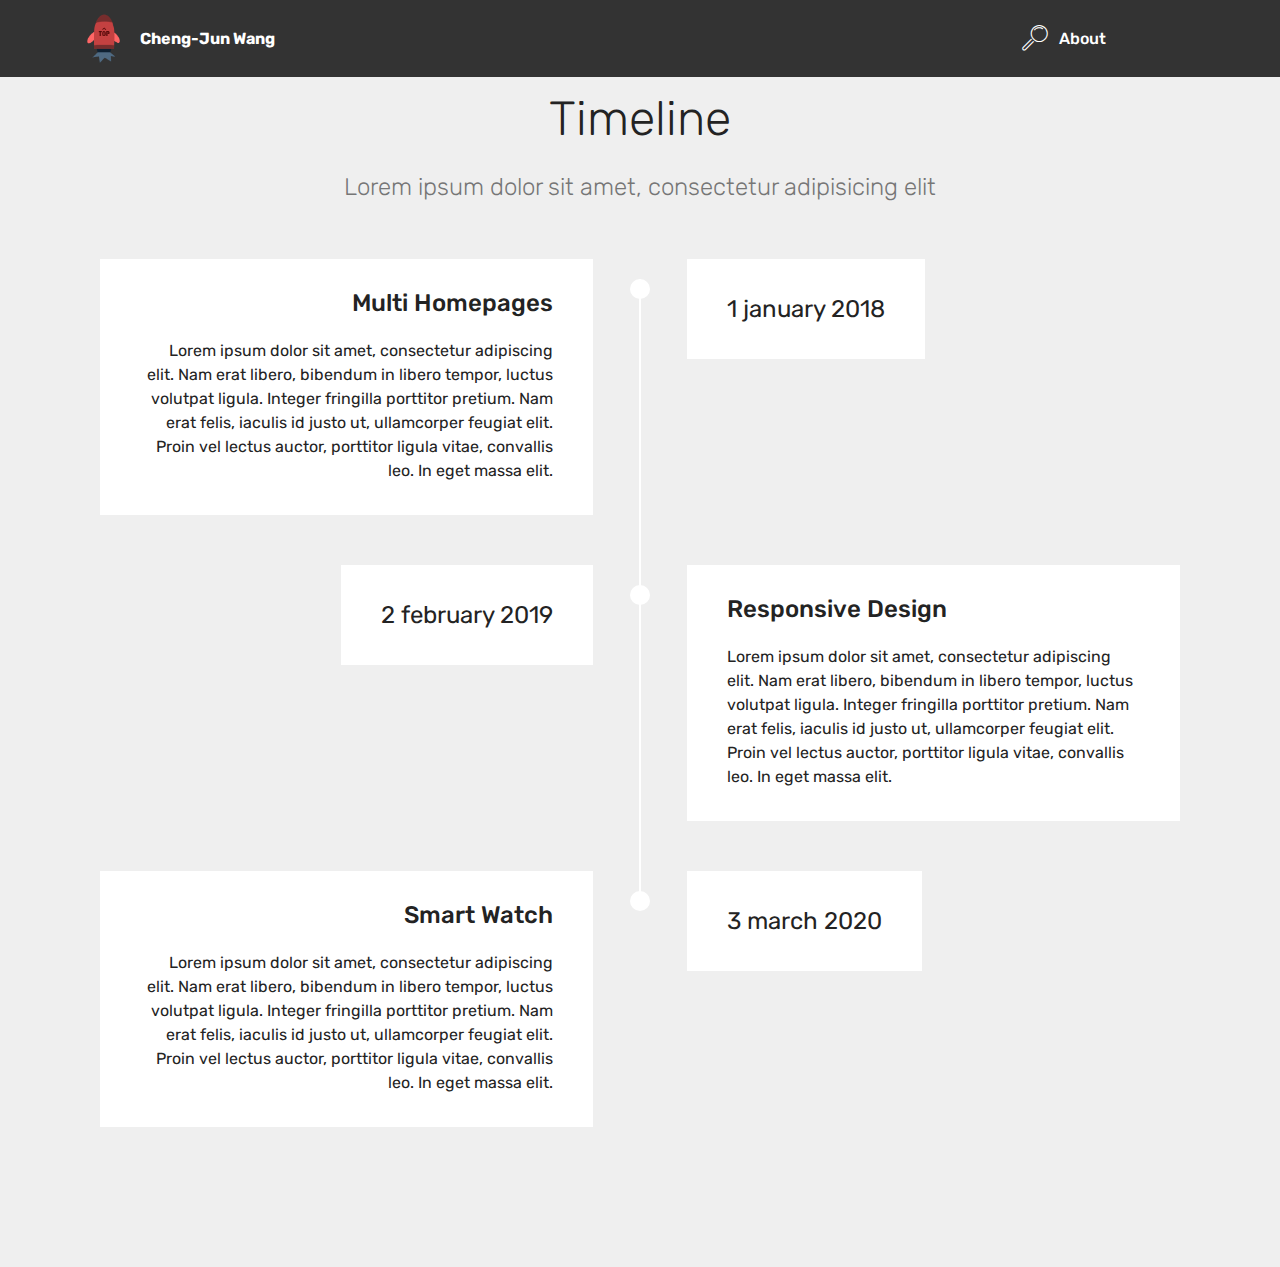
==== cv.html @ 140f0d4d "1st" ====
<!DOCTYPE html>
<html >
<head>
  <!-- Site made with Mobirise Website Builder v4.9.1, https://mobirise.com -->
  <meta charset="UTF-8">
  <meta http-equiv="X-UA-Compatible" content="IE=edge">
  <meta name="generator" content="Mobirise v4.9.1, mobirise.com">
  <meta name="viewport" content="width=device-width, initial-scale=1, minimum-scale=1">
  <link rel="shortcut icon" href="assets/images/gotop-150x195.png" type="image/x-icon">
  <meta name="description" content="Web Page Generator Description">
  <title>cv</title>
  <link rel="stylesheet" href="assets/web/assets/mobirise-icons/mobirise-icons.css">
  <link rel="stylesheet" href="assets/tether/tether.min.css">
  <link rel="stylesheet" href="assets/bootstrap/css/bootstrap.min.css">
  <link rel="stylesheet" href="assets/bootstrap/css/bootstrap-grid.min.css">
  <link rel="stylesheet" href="assets/bootstrap/css/bootstrap-reboot.min.css">
  <link rel="stylesheet" href="assets/dropdown/css/style.css">
  <link rel="stylesheet" href="assets/theme/css/style.css">
  <link rel="stylesheet" href="assets/mobirise/css/mbr-additional.css" type="text/css">
  
  
  
</head>
<body>
  <section class="menu cid-qTkzRZLJNu" once="menu" id="menu1-7">

    

    <nav class="navbar navbar-expand beta-menu navbar-dropdown align-items-center navbar-fixed-top navbar-toggleable-sm">
        <button class="navbar-toggler navbar-toggler-right" type="button" data-toggle="collapse" data-target="#navbarSupportedContent" aria-controls="navbarSupportedContent" aria-expanded="false" aria-label="Toggle navigation">
            <div class="hamburger">
                <span></span>
                <span></span>
                <span></span>
                <span></span>
            </div>
        </button>
        <div class="menu-logo">
            <div class="navbar-brand">
                <span class="navbar-logo">
                    <a href="https://chengjunwang.com/about/" target="_blank">
                         <img src="assets/images/gotop-150x195.png" alt="Mobirise" title="" style="height: 3.8rem;">
                    </a>
                </span>
                <span class="navbar-caption-wrap"><a class="navbar-caption text-white display-7" href="https://chengjunwang.com/about/" target="_blank">Cheng-Jun Wang</a></span>
            </div>
        </div>
        <div class="collapse navbar-collapse" id="navbarSupportedContent">
            <ul class="navbar-nav nav-dropdown nav-right" data-app-modern-menu="true"><li class="nav-item">
                    <a class="nav-link link text-white display-4" href="#top">
                        <span class="mbri-search mbr-iconfont mbr-iconfont-btn"></span>
                        About &nbsp; &nbsp; &nbsp; &nbsp; &nbsp; &nbsp; &nbsp; &nbsp; &nbsp; &nbsp;&nbsp;</a>
                </li></ul>
            
        </div>
    </nav>
</section>

<section class="engine"><a href="https://mobirise.info/b">create a site</a></section><section class="timeline1 cid-rsKRUAV9u8" id="timeline1-8">

    

    

    <div class="container align-center">
        <h2 class="mbr-section-title pb-3 mbr-fonts-style display-2">
            Timeline
        </h2>
        <h3 class="mbr-section-subtitle pb-5 mbr-fonts-style display-5">
            Lorem ipsum dolor sit amet, consectetur adipisicing elit
        </h3>

        <div class="container timelines-container" mbri-timelines="">
            <div class="row timeline-element reverse separline">      
                 <div class="timeline-date-panel col-xs-12 col-md-6  align-left">         
                    <div class="time-line-date-content">
                        <p class="mbr-timeline-date mbr-fonts-style display-5">
                            1 january 2018  
                        </p>
                    </div>
                </div>
           <span class="iconBackground"></span>
            <div class="col-xs-12 col-md-6 align-right">
                <div class="timeline-text-content">
                    <h4 class="mbr-timeline-title pb-3 mbr-fonts-style display-5">
                        Multi Homepages
                    </h4>
                    <p class="mbr-timeline-text mbr-fonts-style display-7">
                        Lorem ipsum dolor sit amet, consectetur adipiscing elit. Nam erat libero, bibendum in libero tempor, luctus volutpat ligula. Integer fringilla porttitor pretium. Nam erat felis, iaculis id justo ut, ullamcorper feugiat elit. Proin vel lectus auctor, porttitor ligula vitae, convallis leo. In eget massa elit.
                    </p>
                 </div>
            </div>
            </div>

            <div class="row timeline-element  separline">
                <div class="timeline-date-panel col-xs-12 col-md-6 align-right">
                    <div class="time-line-date-content">
                        <p class="mbr-timeline-date mbr-fonts-style display-5">
                            2 february 2019  
                        </p>
                    </div>
                </div>
                <span class="iconBackground"></span>
                <div class="col-xs-12 col-md-6 align-left ">
                    <div class="timeline-text-content">
                        <h4 class="mbr-timeline-title pb-3 mbr-fonts-style display-5">
                            Responsive Design
                        </h4>
                        <p class="mbr-timeline-text mbr-fonts-style display-7">
                            Lorem ipsum dolor sit amet, consectetur adipiscing elit. Nam erat libero, bibendum in libero tempor, luctus volutpat ligula. Integer fringilla porttitor pretium. Nam erat felis, iaculis id justo ut, ullamcorper feugiat elit. Proin vel lectus auctor, porttitor ligula vitae, convallis leo. In eget massa elit.
                        </p>
                    </div>
                </div>
            </div> 


            <div class="row timeline-element reverse">
                <div class="timeline-date-panel col-xs-12 col-md-6  align-left">
                    <div class="time-line-date-content">
                        <p class="mbr-timeline-date mbr-fonts-style display-5">
                            3 march 2020
                        </p>
                    </div>
                </div>
                <span class="iconBackground"></span>
                <div class="col-xs-12 col-md-6 align-right">
                    <div class="timeline-text-content">
                        <h4 class="mbr-timeline-title pb-3 mbr-fonts-style display-5">
                            Smart Watch
                        </h4>      
                        <p class="mbr-timeline-text mbr-fonts-style display-7">
                            Lorem ipsum dolor sit amet, consectetur adipiscing elit. Nam erat libero, bibendum in libero tempor, luctus volutpat ligula. Integer fringilla porttitor pretium. Nam erat felis, iaculis id justo ut, ullamcorper feugiat elit. Proin vel lectus auctor, porttitor ligula vitae, convallis leo. In eget massa elit.
                        </p>
                    </div>
                </div>
            </div>

            


            


            

            

            

            

            

            

            
        </div>
    </div>
</section>


  <script src="assets/web/assets/jquery/jquery.min.js"></script>
  <script src="assets/popper/popper.min.js"></script>
  <script src="assets/tether/tether.min.js"></script>
  <script src="assets/bootstrap/js/bootstrap.min.js"></script>
  <script src="assets/smoothscroll/smooth-scroll.js"></script>
  <script src="assets/dropdown/js/script.min.js"></script>
  <script src="assets/touchswipe/jquery.touch-swipe.min.js"></script>
  <script src="assets/theme/js/script.js"></script>
  
  
</body>
</html>
---- assets/web/assets/mobirise-icons/mobirise-icons.css ----
@font-face {
  font-family: 'MobiriseIcons';
  src:  url('mobirise-icons.eot?spat4u');
  src:  url('mobirise-icons.eot?spat4u#iefix') format('embedded-opentype'),
    url('mobirise-icons.ttf?spat4u') format('truetype'),
    url('mobirise-icons.woff?spat4u') format('woff'),
    url('mobirise-icons.svg?spat4u#MobiriseIcons') format('svg');
  font-weight: normal;
  font-style: normal;
}

[class^="mbri-"], [class*=" mbri-"] {
  /* use !important to prevent issues with browser extensions that change fonts */
  font-family: MobiriseIcons !important;
  speak: none;
  font-style: normal;
  font-weight: normal;
  font-variant: normal;
  text-transform: none;
  line-height: 1;

  /* Better Font Rendering =========== */
  -webkit-font-smoothing: antialiased;
  -moz-osx-font-smoothing: grayscale;
}

.mbri-add-submenu:before {
  content: "\e900";
}
.mbri-alert:before {
  content: "\e901";
}
.mbri-align-center:before {
  content: "\e902";
}
.mbri-align-justify:before {
  content: "\e903";
}
.mbri-align-left:before {
  content: "\e904";
}
.mbri-align-right:before {
  content: "\e905";
}
.mbri-android:before {
  content: "\e906";
}
.mbri-apple:before {
  content: "\e907";
}
.mbri-arrow-down:before {
  content: "\e908";
}
.mbri-arrow-next:before {
  content: "\e909";
}
.mbri-arrow-prev:before {
  content: "\e90a";
}
.mbri-arrow-up:before {
  content: "\e90b";
}
.mbri-bold:before {
  content: "\e90c";
}
.mbri-bookmark:before {
  content: "\e90d";
}
.mbri-bootstrap:before {
  content: "\e90e";
}
.mbri-briefcase:before {
  content: "\e90f";
}
.mbri-browse:before {
  content: "\e910";
}
.mbri-bulleted-list:before {
  content: "\e911";
}
.mbri-calendar:before {
  content: "\e912";
}
.mbri-camera:before {
  content: "\e913";
}
.mbri-cart-add:before {
  content: "\e914";
}
.mbri-cart-full:before {
  content: "\e915";
}
.mbri-cash:before {
  content: "\e916";
}
.mbri-change-style:before {
  content: "\e917";
}
.mbri-chat:before {
  content: "\e918";
}
.mbri-clock:before {
  content: "\e919";
}
.mbri-close:before {
  content: "\e91a";
}
.mbri-cloud:before {
  content: "\e91b";
}
.mbri-code:before {
  content: "\e91c";
}
.mbri-contact-form:before {
  content: "\e91d";
}
.mbri-credit-card:before {
  content: "\e91e";
}
.mbri-cursor-click:before {
  content: "\e91f";
}
.mbri-cust-feedback:before {
  content: "\e920";
}
.mbri-database:before {
  content: "\e921";
}
.mbri-delivery:before {
  content: "\e922";
}
.mbri-desktop:before {
  content: "\e923";
}
.mbri-devices:before {
  content: "\e924";
}
.mbri-down:before {
  content: "\e925";
}
.mbri-download:before {
  content: "\e989";
}
.mbri-drag-n-drop:before {
  content: "\e927";
}
.mbri-drag-n-drop2:before {
  content: "\e928";
}
.mbri-edit:before {
  content: "\e929";
}
.mbri-edit2:before {
  content: "\e92a";
}
.mbri-error:before {
  content: "\e92b";
}
.mbri-extension:before {
  content: "\e92c";
}
.mbri-features:before {
  content: "\e92d";
}
.mbri-file:before {
  content: "\e92e";
}
.mbri-flag:before {
  content: "\e92f";
}
.mbri-folder:before {
  content: "\e930";
}
.mbri-gift:before {
  content: "\e931";
}
.mbri-github:before {
  content: "\e932";
}
.mbri-globe:before {
  content: "\e933";
}
.mbri-globe-2:before {
  content: "\e934";
}
.mbri-growing-chart:before {
  content: "\e935";
}
.mbri-hearth:before {
  content: "\e936";
}
.mbri-help:before {
  content: "\e937";
}
.mbri-home:before {
  content: "\e938";
}
.mbri-hot-cup:before {
  content: "\e939";
}
.mbri-idea:before {
  content: "\e93a";
}
.mbri-image-gallery:before {
  content: "\e93b";
}
.mbri-image-slider:before {
  content: "\e93c";
}
.mbri-info:before {
  content: "\e93d";
}
.mbri-italic:before {
  content: "\e93e";
}
.mbri-key:before {
  content: "\e93f";
}
.mbri-laptop:before {
  content: "\e940";
}
.mbri-layers:before {
  content: "\e941";
}
.mbri-left-right:before {
  content: "\e942";
}
.mbri-left:before {
  content: "\e943";
}
.mbri-letter:before {
  content: "\e944";
}
.mbri-like:before {
  content: "\e945";
}
.mbri-link:before {
  content: "\e946";
}
.mbri-lock:before {
  content: "\e947";
}
.mbri-login:before {
  content: "\e948";
}
.mbri-logout:before {
  content: "\e949";
}
.mbri-magic-stick:before {
  content: "\e94a";
}
.mbri-map-pin:before {
  content: "\e94b";
}
.mbri-menu:before {
  content: "\e94c";
}
.mbri-mobile:before {
  content: "\e94d";
}
.mbri-mobile2:before {
  content: "\e94e";
}
.mbri-mobirise:before {
  content: "\e94f";
}
.mbri-more-horizontal:before {
  content: "\e950";
}
.mbri-more-vertical:before {
  content: "\e951";
}
.mbri-music:before {
  content: "\e952";
}
.mbri-new-file:before {
  content: "\e953";
}
.mbri-numbered-list:before {
  content: "\e954";
}
.mbri-opened-folder:before {
  content: "\e955";
}
.mbri-pages:before {
  content: "\e956";
}
.mbri-paper-plane:before {
  content: "\e957";
}
.mbri-paperclip:before {
  content: "\e958";
}
.mbri-photo:before {
  content: "\e959";
}
.mbri-photos:before {
  content: "\e95a";
}
.mbri-pin:before {
  content: "\e95b";
}
.mbri-play:before {
  content: "\e95c";
}
.mbri-plus:before {
  content: "\e95d";
}
.mbri-preview:before {
  content: "\e95e";
}
.mbri-print:before {
  content: "\e95f";
}
.mbri-protect:before {
  content: "\e960";
}
.mbri-question:before {
  content: "\e961";
}
.mbri-quote-left:before {
  content: "\e962";
}
.mbri-quote-right:before {
  content: "\e963";
}
.mbri-refresh:before {
  content: "\e964";
}
.mbri-responsive:before {
  content: "\e965";
}
.mbri-right:before {
  content: "\e966";
}
.mbri-rocket:before {
  content: "\e967";
}
.mbri-sad-face:before {
  content: "\e968";
}
.mbri-sale:before {
  content: "\e969";
}
.mbri-save:before {
  content: "\e96a";
}
.mbri-search:before {
  content: "\e96b";
}
.mbri-setting:before {
  content: "\e96c";
}
.mbri-setting2:before {
  content: "\e96d";
}
.mbri-setting3:before {
  content: "\e96e";
}
.mbri-share:before {
  content: "\e96f";
}
.mbri-shopping-bag:before {
  content: "\e970";
}
.mbri-shopping-basket:before {
  content: "\e971";
}
.mbri-shopping-cart:before {
  content: "\e972";
}
.mbri-sites:before {
  content: "\e973";
}
.mbri-smile-face:before {
  content: "\e974";
}
.mbri-speed:before {
  content: "\e975";
}
.mbri-star:before {
  content: "\e976";
}
.mbri-success:before {
  content: "\e977";
}
.mbri-sun:before {
  content: "\e978";
}
.mbri-sun2:before {
  content: "\e979";
}
.mbri-tablet:before {
  content: "\e97a";
}
.mbri-tablet-vertical:before {
  content: "\e97b";
}
.mbri-target:before {
  content: "\e97c";
}
.mbri-timer:before {
  content: "\e97d";
}
.mbri-to-ftp:before {
  content: "\e97e";
}
.mbri-to-local-drive:before {
  content: "\e97f";
}
.mbri-touch-swipe:before {
  content: "\e980";
}
.mbri-touch:before {
  content: "\e981";
}
.mbri-trash:before {
  content: "\e982";
}
.mbri-underline:before {
  content: "\e983";
}
.mbri-unlink:before {
  content: "\e984";
}
.mbri-unlock:before {
  content: "\e985";
}
.mbri-up-down:before {
  content: "\e986";
}
.mbri-up:before {
  content: "\e987";
}
.mbri-update:before {
  content: "\e988";
}
.mbri-upload:before {
 content: "\e926"; 
}
.mbri-user:before {
  content: "\e98a";
}
.mbri-user2:before {
  content: "\e98b";
}
.mbri-users:before {
  content: "\e98c";
}
.mbri-video:before {
  content: "\e98d";
}
.mbri-video-play:before {
  content: "\e98e";
}
.mbri-watch:before {
  content: "\e98f";
}
.mbri-website-theme:before {
  content: "\e990";
}
.mbri-wifi:before {
  content: "\e991";
}
.mbri-windows:before {
  content: "\e992";
}
.mbri-zoom-out:before {
  content: "\e993";
}
.mbri-redo:before {
  content: "\e994";
}
.mbri-undo:before {
  content: "\e995";
}
---- assets/dropdown/css/style.css ----
.navbar-dropdown {
  left: 0;
  padding: 0;
  position: absolute;
  right: 0;
  top: 0;
  transition: all 0.45s ease;
  z-index: 1030;
  background: #282828; }
  .navbar-dropdown .navbar-logo {
    margin-right: 0.8rem;
    transition: margin 0.3s ease-in-out;
    vertical-align: middle; }
    .navbar-dropdown .navbar-logo img {
      height: 3.125rem;
      transition: all 0.3s ease-in-out; }
    .navbar-dropdown .navbar-logo.mbr-iconfont {
      font-size: 3.125rem;
      line-height: 3.125rem; }
  .navbar-dropdown .navbar-caption {
    font-weight: 700;
    white-space: normal;
    vertical-align: -4px;
    line-height: 3.125rem !important; }
    .navbar-dropdown .navbar-caption, .navbar-dropdown .navbar-caption:hover {
      color: inherit;
      text-decoration: none; }
  .navbar-dropdown .mbr-iconfont + .navbar-caption {
    vertical-align: -1px; }
  .navbar-dropdown.navbar-fixed-top {
    position: fixed; }
  .navbar-dropdown .navbar-brand span {
    vertical-align: -4px; }
  .navbar-dropdown.bg-color.transparent {
    background: none; }
  .navbar-dropdown.navbar-short .navbar-brand {
    padding: 0.625rem 0; }
    .navbar-dropdown.navbar-short .navbar-brand span {
      vertical-align: -1px; }
  .navbar-dropdown.navbar-short .navbar-caption {
    line-height: 2.375rem !important;
    vertical-align: -2px; }
  .navbar-dropdown.navbar-short .navbar-logo {
    margin-right: 0.5rem; }
    .navbar-dropdown.navbar-short .navbar-logo img {
      height: 2.375rem; }
    .navbar-dropdown.navbar-short .navbar-logo.mbr-iconfont {
      font-size: 2.375rem;
      line-height: 2.375rem; }
  .navbar-dropdown.navbar-short .mbr-table-cell {
    height: 3.625rem; }
  .navbar-dropdown .navbar-close {
    left: 0.6875rem;
    position: fixed;
    top: 0.75rem;
    z-index: 1000; }
  .navbar-dropdown .hamburger-icon {
    content: "";
    display: inline-block;
    vertical-align: middle;
    width: 16px;
    -webkit-box-shadow: 0 -6px 0 1px #282828,0 0 0 1px #282828,0 6px 0 1px #282828;
    -moz-box-shadow: 0 -6px 0 1px #282828,0 0 0 1px #282828,0 6px 0 1px #282828;
    box-shadow: 0 -6px 0 1px #282828,0 0 0 1px #282828,0 6px 0 1px #282828; }

.dropdown-menu .dropdown-toggle[data-toggle="dropdown-submenu"]::after {
  border-bottom: 0.35em solid transparent;
  border-left: 0.35em solid;
  border-right: 0;
  border-top: 0.35em solid transparent;
  margin-left: 0.3rem; }

.dropdown-menu .dropdown-item:focus {
  outline: 0; }

.nav-dropdown {
  font-size: 0.75rem;
  font-weight: 500;
  height: auto !important; }
  .nav-dropdown .nav-btn {
    padding-left: 1rem; }
  .nav-dropdown .link {
    margin: .667em 1.667em;
    font-weight: 500;
    padding: 0;
    transition: color .2s ease-in-out; }
    .nav-dropdown .link.dropdown-toggle {
      margin-right: 2.583em; }
      .nav-dropdown .link.dropdown-toggle::after {
        margin-left: .25rem;
        border-top: 0.35em solid;
        border-right: 0.35em solid transparent;
        border-left: 0.35em solid transparent;
        border-bottom: 0; }
      .nav-dropdown .link.dropdown-toggle[aria-expanded="true"] {
        margin: 0;
        padding: 0.667em 3.263em  0.667em 1.667em; }
  .nav-dropdown .link::after,
  .nav-dropdown .dropdown-item::after {
    color: inherit; }
  .nav-dropdown .btn {
    font-size: 0.75rem;
    font-weight: 700;
    letter-spacing: 0;
    margin-bottom: 0;
    padding-left: 1.25rem;
    padding-right: 1.25rem; }
  .nav-dropdown .dropdown-menu {
    border-radius: 0;
    border: 0;
    left: 0;
    margin: 0;
    padding-bottom: 1.25rem;
    padding-top: 1.25rem;
    position: relative; }
  .nav-dropdown .dropdown-submenu {
    margin-left: 0.125rem;
    top: 0; }
  .nav-dropdown .dropdown-item {
    font-weight: 500;
    line-height: 2;
    padding: 0.3846em 4.615em 0.3846em 1.5385em;
    position: relative;
    transition: color .2s ease-in-out, background-color .2s ease-in-out; }
    .nav-dropdown .dropdown-item::after {
      margin-top: -0.3077em;
      position: absolute;
      right: 1.1538em;
      top: 50%; }
    .nav-dropdown .dropdown-item:focus, .nav-dropdown .dropdown-item:hover {
      background: none; }

@media (max-width: 767px) {
  .nav-dropdown.navbar-toggleable-sm {
    bottom: 0;
    display: none;
    left: 0;
    overflow-x: hidden;
    position: fixed;
    top: 0;
    transform: translateX(-100%);
    -ms-transform: translateX(-100%);
    -webkit-transform: translateX(-100%);
    width: 18.75rem;
    z-index: 999; } }
.nav-dropdown.navbar-toggleable-xl {
  bottom: 0;
  display: none;
  left: 0;
  overflow-x: hidden;
  position: fixed;
  top: 0;
  transform: translateX(-100%);
  -ms-transform: translateX(-100%);
  -webkit-transform: translateX(-100%);
  width: 18.75rem;
  z-index: 999; }

.nav-dropdown-sm {
  display: block !important;
  overflow-x: hidden;
  overflow: auto;
  padding-top: 3.875rem; }
  .nav-dropdown-sm::after {
    content: "";
    display: block;
    height: 3rem;
    width: 100%; }
  .nav-dropdown-sm.collapse.in ~ .navbar-close {
    display: block !important; }
  .nav-dropdown-sm.collapsing, .nav-dropdown-sm.collapse.in {
    transform: translateX(0);
    -ms-transform: translateX(0);
    -webkit-transform: translateX(0);
    transition: all 0.25s ease-out;
    -webkit-transition: all 0.25s ease-out;
    background: #282828; }
  .nav-dropdown-sm.collapsing[aria-expanded="false"] {
    transform: translateX(-100%);
    -ms-transform: translateX(-100%);
    -webkit-transform: translateX(-100%); }
  .nav-dropdown-sm .nav-item {
    display: block;
    margin-left: 0 !important;
    padding-left: 0; }
  .nav-dropdown-sm .link,
  .nav-dropdown-sm .dropdown-item {
    border-top: 1px dotted rgba(255, 255, 255, 0.1);
    font-size: 0.8125rem;
    line-height: 1.6;
    margin: 0 !important;
    padding: 0.875rem 2.4rem 0.875rem 1.5625rem !important;
    position: relative;
    white-space: normal; }
    .nav-dropdown-sm .link:focus, .nav-dropdown-sm .link:hover,
    .nav-dropdown-sm .dropdown-item:focus,
    .nav-dropdown-sm .dropdown-item:hover {
      background: rgba(0, 0, 0, 0.2) !important;
      color: #c0a375; }
  .nav-dropdown-sm .nav-btn {
    position: relative;
    padding: 1.5625rem 1.5625rem 0 1.5625rem; }
    .nav-dropdown-sm .nav-btn::before {
      border-top: 1px dotted rgba(255, 255, 255, 0.1);
      content: "";
      left: 0;
      position: absolute;
      top: 0;
      width: 100%; }
    .nav-dropdown-sm .nav-btn + .nav-btn {
      padding-top: 0.625rem; }
      .nav-dropdown-sm .nav-btn + .nav-btn::before {
        display: none; }
  .nav-dropdown-sm .btn {
    padding: 0.625rem 0; }
  .nav-dropdown-sm .dropdown-toggle[data-toggle="dropdown-submenu"]::after {
    margin-left: .25rem;
    border-top: 0.35em solid;
    border-right: 0.35em solid transparent;
    border-left: 0.35em solid transparent;
    border-bottom: 0; }
  .nav-dropdown-sm .dropdown-toggle[data-toggle="dropdown-submenu"][aria-expanded="true"]::after {
    border-top: 0;
    border-right: 0.35em solid transparent;
    border-left: 0.35em solid transparent;
    border-bottom: 0.35em solid; }
  .nav-dropdown-sm .dropdown-menu {
    margin: 0;
    padding: 0;
    position: relative;
    top: 0;
    left: 0;
    width: 100%;
    border: 0;
    float: none;
    border-radius: 0;
    background: none; }
  .nav-dropdown-sm .dropdown-submenu {
    left: 100%;
    margin-left: 0.125rem;
    margin-top: -1.25rem;
    top: 0; }

.navbar-toggleable-sm .nav-dropdown .dropdown-menu {
  position: absolute; }

.navbar-toggleable-sm .nav-dropdown .dropdown-submenu {
  left: 100%;
  margin-left: 0.125rem;
  margin-top: -1.25rem;
  top: 0; }

.navbar-toggleable-sm.opened .nav-dropdown .dropdown-menu {
  position: relative; }

.navbar-toggleable-sm.opened .nav-dropdown .dropdown-submenu {
  left: 0;
  margin-left: 00rem;
  margin-top: 0rem;
  top: 0; }

.is-builder .nav-dropdown.collapsing {
  transition: none !important; }

/*# sourceMappingURL=style.css.map */
---- assets/theme/css/style.css ----
/*!
 * Mobirise v4 theme (https://mobirise.com/)
 * Copyright 2017 Mobirise
 */
section {
  background-color: #eeeeee; }

section,
.container,
.container-fluid {
  position: relative;
  word-wrap: break-word; }

a.mbr-iconfont:hover {
  text-decoration: none; }

.article .lead p, .article .lead ul, .article .lead ol, .article .lead pre, .article .lead blockquote {
  margin-bottom: 0; }

a {
  font-style: normal;
  font-weight: 400;
  cursor: pointer; }
  a, a:hover {
    text-decoration: none; }

figure {
  margin-bottom: 0; }

body {
  color: #232323; }

h1, h2, h3, h4, h5, h6,
.h1, .h2, .h3, .h4, .h5, .h6,
.display-1, .display-2, .display-3, .display-4 {
  line-height: 1;
  word-break: break-word;
  word-wrap: break-word; }

b, strong {
  font-weight: bold; }

blockquote {
  padding: 10px 0 10px 20px;
  position: relative;
  border-left: 2px solid;
  border-color: #ff3366; }

input:-webkit-autofill, input:-webkit-autofill:hover, input:-webkit-autofill:focus, input:-webkit-autofill:active {
  transition-delay: 9999s;
  transition-property: background-color, color; }

textarea[type="hidden"] {
  display: none; }

body {
  position: relative; }

section {
  background-position: 50% 50%;
  background-repeat: no-repeat;
  background-size: cover; }
  section .mbr-background-video,
  section .mbr-background-video-preview {
    position: absolute;
    bottom: 0;
    left: 0;
    right: 0;
    top: 0; }

.hidden {
  visibility: hidden; }

.mbr-z-index20 {
  z-index: 20; }

/*! Base colors */
.mbr-white {
  color: #ffffff; }

.mbr-black {
  color: #000000; }

.mbr-bg-white {
  background-color: #ffffff; }

.mbr-bg-black {
  background-color: #000000; }

/*! Text-aligns */
.align-left {
  text-align: left; }

.align-center {
  text-align: center; }

.align-right {
  text-align: right; }

@media (max-width: 767px) {
  .align-left, .align-center, .align-right, .mbr-section-btn, .mbr-section-title {
    text-align: center; } }
/*! Font-weight  */
.mbr-light {
  font-weight: 300; }

.mbr-regular {
  font-weight: 400; }

.mbr-semibold {
  font-weight: 500; }

.mbr-bold {
  font-weight: 700; }

/*! Media  */
.media-size-item {
  -webkit-flex: 1 1 auto;
  -moz-flex: 1 1 auto;
  -ms-flex: 1 1 auto;
  -o-flex: 1 1 auto;
  flex: 1 1 auto; }

.media-content {
  -webkit-flex-basis: 100%;
  flex-basis: 100%; }

.media-container-row {
  display: -ms-flexbox;
  display: -webkit-flex;
  display: flex;
  -webkit-flex-direction: row;
  -ms-flex-direction: row;
  flex-direction: row;
  -webkit-flex-wrap: wrap;
  -ms-flex-wrap: wrap;
  flex-wrap: wrap;
  -webkit-justify-content: center;
  -ms-flex-pack: center;
  justify-content: center;
  -webkit-align-content: center;
  -ms-flex-line-pack: center;
  align-content: center;
  -webkit-align-items: start;
  -ms-flex-align: start;
  align-items: start; }
  .media-container-row .media-size-item {
    width: 400px; }

.media-container-column {
  display: -ms-flexbox;
  display: -webkit-flex;
  display: flex;
  -webkit-flex-direction: column;
  -ms-flex-direction: column;
  flex-direction: column;
  -webkit-flex-wrap: wrap;
  -ms-flex-wrap: wrap;
  flex-wrap: wrap;
  -webkit-justify-content: center;
  -ms-flex-pack: center;
  justify-content: center;
  -webkit-align-content: center;
  -ms-flex-line-pack: center;
  align-content: center;
  -webkit-align-items: stretch;
  -ms-flex-align: stretch;
  align-items: stretch; }
  .media-container-column > * {
    width: 100%; }

@media (min-width: 992px) {
  .media-container-row {
    -webkit-flex-wrap: nowrap;
    -ms-flex-wrap: nowrap;
    flex-wrap: nowrap; } }
figure {
  overflow: hidden; }

figure[mbr-media-size] {
  transition: width 0.1s; }

.mbr-figure img, .mbr-figure iframe {
  display: block;
  width: 100%; }

.card {
  background-color: transparent;
  border: none; }

.card-img {
  text-align: center;
  flex-shrink: 0;
  -webkit-flex-shrink: 0; }

.media {
  max-width: 100%;
  margin: 0 auto; }

.mbr-figure {
  -ms-flex-item-align: center;
  -ms-grid-row-align: center;
  -webkit-align-self: center;
  align-self: center; }

.media-container > div {
  max-width: 100%; }

.mbr-figure img, .card-img img {
  width: 100%; }

@media (max-width: 991px) {
  .media-size-item {
    width: auto !important; }

  .media {
    width: auto; }

  .mbr-figure {
    width: 100% !important; } }
/*! Buttons */
.mbr-section-btn {
  margin-left: -.25rem;
  margin-right: -.25rem;
  font-size: 0; }

nav .mbr-section-btn {
  margin-left: 0rem;
  margin-right: 0rem; }

/*! Btn icon margin */
.btn .mbr-iconfont, .btn.btn-sm .mbr-iconfont {
  cursor: pointer;
  margin-right: 0.5rem; }

.btn.btn-md .mbr-iconfont, .btn.btn-md .mbr-iconfont {
  margin-right: 0.8rem; }

.mbr-regular {
  font-weight: 400; }

.mbr-semibold {
  font-weight: 500; }

.mbr-bold {
  font-weight: 700; }

[type="submit"] {
  -webkit-appearance: none; }

/*! Full-screen */
.mbr-fullscreen .mbr-overlay {
  min-height: 100vh; }

.mbr-fullscreen {
  display: flex;
  display: -webkit-flex;
  display: -moz-flex;
  display: -ms-flex;
  display: -o-flex;
  align-items: center;
  -webkit-align-items: center;
  min-height: 100vh;
  padding-top: 3rem;
  padding-bottom: 3rem; }

/*! Map */
.map {
  height: 25rem;
  position: relative; }
  .map iframe {
    width: 100%;
    height: 100%; }

/* Form */
.form-asterisk {
  font-family: initial;
  position: absolute;
  top: -2px;
  font-weight: normal; }

/*! Scroll to top arrow */
.mbr-arrow-up {
  bottom: 25px;
  right: 90px;
  position: fixed;
  text-align: right;
  z-index: 5000;
  color: #ffffff;
  font-size: 32px;
  transform: rotate(180deg);
  -webkit-transform: rotate(180deg); }

.mbr-arrow-up a {
  background: rgba(0, 0, 0, 0.2);
  border-radius: 3px;
  color: #fff;
  display: inline-block;
  height: 60px;
  width: 60px;
  outline-style: none !important;
  position: relative;
  text-decoration: none;
  transition: all .3s ease-in-out;
  cursor: pointer;
  text-align: center; }
  .mbr-arrow-up a:hover {
    background-color: rgba(0, 0, 0, 0.4); }
  .mbr-arrow-up a i {
    line-height: 60px; }

.mbr-arrow-up-icon {
  display: block;
  color: #fff; }

.mbr-arrow-up-icon::before {
  content: "\203a";
  display: inline-block;
  font-family: serif;
  font-size: 32px;
  line-height: 1;
  font-style: normal;
  position: relative;
  top: 6px;
  left: -4px;
  -webkit-transform: rotate(-90deg);
  transform: rotate(-90deg); }

/*! Arrow Down */
.mbr-arrow {
  position: absolute;
  bottom: 45px;
  left: 50%;
  width: 60px;
  height: 60px;
  cursor: pointer;
  background-color: rgba(80, 80, 80, 0.5);
  border-radius: 50%;
  -webkit-transform: translateX(-50%);
  transform: translateX(-50%); }
  .mbr-arrow > a {
    display: inline-block;
    text-decoration: none;
    outline-style: none;
    -webkit-animation: arrowdown 1.7s ease-in-out infinite;
    animation: arrowdown 1.7s ease-in-out infinite; }
    .mbr-arrow > a > i {
      position: absolute;
      top: -2px;
      left: 15px;
      font-size: 2rem; }

@keyframes arrowdown {
  0% {
    transform: translateY(0px);
    -webkit-transform: translateY(0px); }
  50% {
    transform: translateY(-5px);
    -webkit-transform: translateY(-5px); }
  100% {
    transform: translateY(0px);
    -webkit-transform: translateY(0px); } }
@-webkit-keyframes arrowdown {
  0% {
    transform: translateY(0px);
    -webkit-transform: translateY(0px); }
  50% {
    transform: translateY(-5px);
    -webkit-transform: translateY(-5px); }
  100% {
    transform: translateY(0px);
    -webkit-transform: translateY(0px); } }
@media (max-width: 500px) {
  .mbr-arrow-up {
    left: 50%;
    right: auto;
    transform: translateX(-50%) rotate(180deg);
    -webkit-transform: translateX(-50%) rotate(180deg); } }
/*Gradients animation*/
@keyframes gradient-animation {
  from {
    background-position: 0% 100%;
    animation-timing-function: ease-in-out; }
  to {
    background-position: 100% 0%;
    animation-timing-function: ease-in-out; } }
@-webkit-keyframes gradient-animation {
  from {
    background-position: 0% 100%;
    animation-timing-function: ease-in-out; }
  to {
    background-position: 100% 0%;
    animation-timing-function: ease-in-out; } }
.bg-gradient {
  background-size: 200% 200%;
  animation: gradient-animation 5s infinite alternate;
  -webkit-animation: gradient-animation 5s infinite alternate; }

.menu .navbar-brand {
  display: -webkit-flex; }
  .menu .navbar-brand span {
    display: flex;
    display: -webkit-flex; }
  .menu .navbar-brand .navbar-caption-wrap {
    display: -webkit-flex; }
  .menu .navbar-brand .navbar-logo img {
    display: -webkit-flex; }
@media (min-width: 768px) and (max-width: 991px) {
  .menu .navbar-toggleable-sm .navbar-nav {
    display: -webkit-box;
    display: -webkit-flex;
    display: -ms-flexbox; } }
@media (min-width: 992px) {
  .menu .navbar-nav.nav-dropdown {
    display: -webkit-flex; }
  .menu .navbar-toggleable-sm .navbar-collapse {
    display: -webkit-flex !important; } }
@media (max-width: 767px) {
  .menu .navbar-collapse {
    overflow-y: auto;
    max-height: 80vh; }
  .menu .dropdown-menu {
    max-height: 60vh;
    overflow-y: auto; } }

.navbar {
  display: -webkit-flex;
  -webkit-flex-wrap: wrap;
  -webkit-align-items: center;
  -webkit-justify-content: space-between; }

.navbar-collapse {
  -webkit-flex-basis: 100%;
  -webkit-flex-grow: 1;
  -webkit-align-items: center; }

.nav-dropdown .link {
  padding: .667em 1.667em !important;
  margin: 0 !important; }

.nav {
  display: -webkit-flex;
  -webkit-flex-wrap: wrap; }

.row {
  display: -webkit-flex;
  -webkit-flex-wrap: wrap; }

.justify-content-center {
  -webkit-justify-content: center; }

.form-inline {
  display: -webkit-flex;
  -webkit-flex-flow: row wrap;
  -webkit-align-items: center; }

.card-wrapper {
  -webkit-flex: 1; }

.carousel-control {
  z-index: 10;
  display: -webkit-flex;
  -webkit-align-items: center;
  -webkit-justify-content: center; }

.carousel-controls {
  display: -webkit-flex; }

.media {
  display: -webkit-flex; }

/*# sourceMappingURL=style.css.map */
.engine {
	position: absolute;
	text-indent: -2400px;
	text-align: center;
	padding: 0;
	top: 0;
	left: -2400px;
}
---- assets/mobirise/css/mbr-additional.css ----
@import url(https://fonts.googleapis.com/css?family=Rubik:300,300i,400,400i,500,500i,700,700i,900,900i);





body {
  font-style: normal;
  line-height: 1.5;
}
.mbr-section-title {
  font-style: normal;
  line-height: 1.2;
}
.mbr-section-subtitle {
  line-height: 1.3;
}
.mbr-text {
  font-style: normal;
  line-height: 1.6;
}
.display-1 {
  font-family: 'Rubik', sans-serif;
  font-size: 4.25rem;
}
.display-1 > .mbr-iconfont {
  font-size: 6.8rem;
}
.display-2 {
  font-family: 'Rubik', sans-serif;
  font-size: 3rem;
}
.display-2 > .mbr-iconfont {
  font-size: 4.8rem;
}
.display-4 {
  font-family: 'Rubik', sans-serif;
  font-size: 1rem;
}
.display-4 > .mbr-iconfont {
  font-size: 1.6rem;
}
.display-5 {
  font-family: 'Rubik', sans-serif;
  font-size: 1.5rem;
}
.display-5 > .mbr-iconfont {
  font-size: 2.4rem;
}
.display-7 {
  font-family: 'Rubik', sans-serif;
  font-size: 1rem;
}
.display-7 > .mbr-iconfont {
  font-size: 1.6rem;
}
/* ---- Fluid typography for mobile devices ---- */
/* 1.4 - font scale ratio ( bootstrap == 1.42857 ) */
/* 100vw - current viewport width */
/* (48 - 20)  48 == 48rem == 768px, 20 == 20rem == 320px(minimal supported viewport) */
/* 0.65 - min scale variable, may vary */
@media (max-width: 768px) {
  .display-1 {
    font-size: 3.4rem;
    font-size: calc( 2.1374999999999997rem + (4.25 - 2.1374999999999997) * ((100vw - 20rem) / (48 - 20)));
    line-height: calc( 1.4 * (2.1374999999999997rem + (4.25 - 2.1374999999999997) * ((100vw - 20rem) / (48 - 20))));
  }
  .display-2 {
    font-size: 2.4rem;
    font-size: calc( 1.7rem + (3 - 1.7) * ((100vw - 20rem) / (48 - 20)));
    line-height: calc( 1.4 * (1.7rem + (3 - 1.7) * ((100vw - 20rem) / (48 - 20))));
  }
  .display-4 {
    font-size: 0.8rem;
    font-size: calc( 1rem + (1 - 1) * ((100vw - 20rem) / (48 - 20)));
    line-height: calc( 1.4 * (1rem + (1 - 1) * ((100vw - 20rem) / (48 - 20))));
  }
  .display-5 {
    font-size: 1.2rem;
    font-size: calc( 1.175rem + (1.5 - 1.175) * ((100vw - 20rem) / (48 - 20)));
    line-height: calc( 1.4 * (1.175rem + (1.5 - 1.175) * ((100vw - 20rem) / (48 - 20))));
  }
}
/* Buttons */
.btn {
  font-weight: 500;
  border-width: 2px;
  font-style: normal;
  letter-spacing: 1px;
  margin: .4rem .8rem;
  white-space: normal;
  -webkit-transition: all 0.3s ease-in-out;
  -moz-transition: all 0.3s ease-in-out;
  transition: all 0.3s ease-in-out;
  display: inline-flex;
  align-items: center;
  justify-content: center;
  word-break: break-word;
  -webkit-align-items: center;
  -webkit-justify-content: center;
  display: -webkit-inline-flex;
  padding: 1rem 3rem;
  border-radius: 3px;
}
.btn-sm {
  font-weight: 500;
  letter-spacing: 1px;
  -webkit-transition: all 0.3s ease-in-out;
  -moz-transition: all 0.3s ease-in-out;
  transition: all 0.3s ease-in-out;
  padding: 0.6rem 1.5rem;
  border-radius: 3px;
}
.btn-md {
  font-weight: 500;
  letter-spacing: 1px;
  margin: .4rem .8rem !important;
  -webkit-transition: all 0.3s ease-in-out;
  -moz-transition: all 0.3s ease-in-out;
  transition: all 0.3s ease-in-out;
  padding: 1rem 3rem;
  border-radius: 3px;
}
.btn-lg {
  font-weight: 500;
  letter-spacing: 1px;
  margin: .4rem .8rem !important;
  -webkit-transition: all 0.3s ease-in-out;
  -moz-transition: all 0.3s ease-in-out;
  transition: all 0.3s ease-in-out;
  padding: 1.2rem 3.2rem;
  border-radius: 3px;
}
.bg-primary {
  background-color: #149dcc !important;
}
.bg-success {
  background-color: #f7ed4a !important;
}
.bg-info {
  background-color: #82786e !important;
}
.bg-warning {
  background-color: #879a9f !important;
}
.bg-danger {
  background-color: #b1a374 !important;
}
.btn-primary,
.btn-primary:active {
  background-color: #149dcc !important;
  border-color: #149dcc !important;
  color: #ffffff !important;
}
.btn-primary:hover,
.btn-primary:focus,
.btn-primary.focus,
.btn-primary.active {
  color: #ffffff !important;
  background-color: #0d6786 !important;
  border-color: #0d6786 !important;
}
.btn-primary.disabled,
.btn-primary:disabled {
  color: #ffffff !important;
  background-color: #0d6786 !important;
  border-color: #0d6786 !important;
}
.btn-secondary,
.btn-secondary:active {
  background-color: #ff3366 !important;
  border-color: #ff3366 !important;
  color: #ffffff !important;
}
.btn-secondary:hover,
.btn-secondary:focus,
.btn-secondary.focus,
.btn-secondary.active {
  color: #ffffff !important;
  background-color: #e50039 !important;
  border-color: #e50039 !important;
}
.btn-secondary.disabled,
.btn-secondary:disabled {
  color: #ffffff !important;
  background-color: #e50039 !important;
  border-color: #e50039 !important;
}
.btn-info,
.btn-info:active {
  background-color: #82786e !important;
  border-color: #82786e !important;
  color: #ffffff !important;
}
.btn-info:hover,
.btn-info:focus,
.btn-info.focus,
.btn-info.active {
  color: #ffffff !important;
  background-color: #59524b !important;
  border-color: #59524b !important;
}
.btn-info.disabled,
.btn-info:disabled {
  color: #ffffff !important;
  background-color: #59524b !important;
  border-color: #59524b !important;
}
.btn-success,
.btn-success:active {
  background-color: #f7ed4a !important;
  border-color: #f7ed4a !important;
  color: #3f3c03 !important;
}
.btn-success:hover,
.btn-success:focus,
.btn-success.focus,
.btn-success.active {
  color: #3f3c03 !important;
  background-color: #eadd0a !important;
  border-color: #eadd0a !important;
}
.btn-success.disabled,
.btn-success:disabled {
  color: #3f3c03 !important;
  background-color: #eadd0a !important;
  border-color: #eadd0a !important;
}
.btn-warning,
.btn-warning:active {
  background-color: #879a9f !important;
  border-color: #879a9f !important;
  color: #ffffff !important;
}
.btn-warning:hover,
.btn-warning:focus,
.btn-warning.focus,
.btn-warning.active {
  color: #ffffff !important;
  background-color: #617479 !important;
  border-color: #617479 !important;
}
.btn-warning.disabled,
.btn-warning:disabled {
  color: #ffffff !important;
  background-color: #617479 !important;
  border-color: #617479 !important;
}
.btn-danger,
.btn-danger:active {
  background-color: #b1a374 !important;
  border-color: #b1a374 !important;
  color: #ffffff !important;
}
.btn-danger:hover,
.btn-danger:focus,
.btn-danger.focus,
.btn-danger.active {
  color: #ffffff !important;
  background-color: #8b7d4e !important;
  border-color: #8b7d4e !important;
}
.btn-danger.disabled,
.btn-danger:disabled {
  color: #ffffff !important;
  background-color: #8b7d4e !important;
  border-color: #8b7d4e !important;
}
.btn-white {
  color: #333333 !important;
}
.btn-white,
.btn-white:active {
  background-color: #ffffff !important;
  border-color: #ffffff !important;
  color: #808080 !important;
}
.btn-white:hover,
.btn-white:focus,
.btn-white.focus,
.btn-white.active {
  color: #808080 !important;
  background-color: #d9d9d9 !important;
  border-color: #d9d9d9 !important;
}
.btn-white.disabled,
.btn-white:disabled {
  color: #808080 !important;
  background-color: #d9d9d9 !important;
  border-color: #d9d9d9 !important;
}
.btn-black,
.btn-black:active {
  background-color: #333333 !important;
  border-color: #333333 !important;
  color: #ffffff !important;
}
.btn-black:hover,
.btn-black:focus,
.btn-black.focus,
.btn-black.active {
  color: #ffffff !important;
  background-color: #0d0d0d !important;
  border-color: #0d0d0d !important;
}
.btn-black.disabled,
.btn-black:disabled {
  color: #ffffff !important;
  background-color: #0d0d0d !important;
  border-color: #0d0d0d !important;
}
.btn-primary-outline,
.btn-primary-outline:active {
  background: none;
  border-color: #0b566f;
  color: #0b566f;
}
.btn-primary-outline:hover,
.btn-primary-outline:focus,
.btn-primary-outline.focus,
.btn-primary-outline.active {
  color: #ffffff;
  background-color: #149dcc;
  border-color: #149dcc;
}
.btn-primary-outline.disabled,
.btn-primary-outline:disabled {
  color: #ffffff !important;
  background-color: #149dcc !important;
  border-color: #149dcc !important;
}
.btn-secondary-outline,
.btn-secondary-outline:active {
  background: none;
  border-color: #cc0033;
  color: #cc0033;
}
.btn-secondary-outline:hover,
.btn-secondary-outline:focus,
.btn-secondary-outline.focus,
.btn-secondary-outline.active {
  color: #ffffff;
  background-color: #ff3366;
  border-color: #ff3366;
}
.btn-secondary-outline.disabled,
.btn-secondary-outline:disabled {
  color: #ffffff !important;
  background-color: #ff3366 !important;
  border-color: #ff3366 !important;
}
.btn-info-outline,
.btn-info-outline:active {
  background: none;
  border-color: #4b453f;
  color: #4b453f;
}
.btn-info-outline:hover,
.btn-info-outline:focus,
.btn-info-outline.focus,
.btn-info-outline.active {
  color: #ffffff;
  background-color: #82786e;
  border-color: #82786e;
}
.btn-info-outline.disabled,
.btn-info-outline:disabled {
  color: #ffffff !important;
  background-color: #82786e !important;
  border-color: #82786e !important;
}
.btn-success-outline,
.btn-success-outline:active {
  background: none;
  border-color: #d2c609;
  color: #d2c609;
}
.btn-success-outline:hover,
.btn-success-outline:focus,
.btn-success-outline.focus,
.btn-success-outline.active {
  color: #3f3c03;
  background-color: #f7ed4a;
  border-color: #f7ed4a;
}
.btn-success-outline.disabled,
.btn-success-outline:disabled {
  color: #3f3c03 !important;
  background-color: #f7ed4a !important;
  border-color: #f7ed4a !important;
}
.btn-warning-outline,
.btn-warning-outline:active {
  background: none;
  border-color: #55666b;
  color: #55666b;
}
.btn-warning-outline:hover,
.btn-warning-outline:focus,
.btn-warning-outline.focus,
.btn-warning-outline.active {
  color: #ffffff;
  background-color: #879a9f;
  border-color: #879a9f;
}
.btn-warning-outline.disabled,
.btn-warning-outline:disabled {
  color: #ffffff !important;
  background-color: #879a9f !important;
  border-color: #879a9f !important;
}
.btn-danger-outline,
.btn-danger-outline:active {
  background: none;
  border-color: #7a6e45;
  color: #7a6e45;
}
.btn-danger-outline:hover,
.btn-danger-outline:focus,
.btn-danger-outline.focus,
.btn-danger-outline.active {
  color: #ffffff;
  background-color: #b1a374;
  border-color: #b1a374;
}
.btn-danger-outline.disabled,
.btn-danger-outline:disabled {
  color: #ffffff !important;
  background-color: #b1a374 !important;
  border-color: #b1a374 !important;
}
.btn-black-outline,
.btn-black-outline:active {
  background: none;
  border-color: #000000;
  color: #000000;
}
.btn-black-outline:hover,
.btn-black-outline:focus,
.btn-black-outline.focus,
.btn-black-outline.active {
  color: #ffffff;
  background-color: #333333;
  border-color: #333333;
}
.btn-black-outline.disabled,
.btn-black-outline:disabled {
  color: #ffffff !important;
  background-color: #333333 !important;
  border-color: #333333 !important;
}
.btn-white-outline,
.btn-white-outline:active,
.btn-white-outline.active {
  background: none;
  border-color: #ffffff;
  color: #ffffff;
}
.btn-white-outline:hover,
.btn-white-outline:focus,
.btn-white-outline.focus {
  color: #333333;
  background-color: #ffffff;
  border-color: #ffffff;
}
.text-primary {
  color: #149dcc !important;
}
.text-secondary {
  color: #ff3366 !important;
}
.text-success {
  color: #f7ed4a !important;
}
.text-info {
  color: #82786e !important;
}
.text-warning {
  color: #879a9f !important;
}
.text-danger {
  color: #b1a374 !important;
}
.text-white {
  color: #ffffff !important;
}
.text-black {
  color: #000000 !important;
}
a.text-primary:hover,
a.text-primary:focus {
  color: #0b566f !important;
}
a.text-secondary:hover,
a.text-secondary:focus {
  color: #cc0033 !important;
}
a.text-success:hover,
a.text-success:focus {
  color: #d2c609 !important;
}
a.text-info:hover,
a.text-info:focus {
  color: #4b453f !important;
}
a.text-warning:hover,
a.text-warning:focus {
  color: #55666b !important;
}
a.text-danger:hover,
a.text-danger:focus {
  color: #7a6e45 !important;
}
a.text-white:hover,
a.text-white:focus {
  color: #b3b3b3 !important;
}
a.text-black:hover,
a.text-black:focus {
  color: #4d4d4d !important;
}
.alert-success {
  background-color: #70c770;
}
.alert-info {
  background-color: #82786e;
}
.alert-warning {
  background-color: #879a9f;
}
.alert-danger {
  background-color: #b1a374;
}
.mbr-section-btn a.btn:not(.btn-form) {
  border-radius: 100px;
}
.mbr-section-btn a.btn:not(.btn-form):hover,
.mbr-section-btn a.btn:not(.btn-form):focus {
  box-shadow: none !important;
}
.mbr-section-btn a.btn:not(.btn-form):hover,
.mbr-section-btn a.btn:not(.btn-form):focus {
  box-shadow: 0 10px 40px 0 rgba(0, 0, 0, 0.2) !important;
  -webkit-box-shadow: 0 10px 40px 0 rgba(0, 0, 0, 0.2) !important;
}
.mbr-gallery-filter li a {
  border-radius: 100px !important;
}
.mbr-gallery-filter li.active .btn {
  background-color: #149dcc;
  border-color: #149dcc;
  color: #ffffff;
}
.mbr-gallery-filter li.active .btn:focus {
  box-shadow: none;
}
.nav-tabs .nav-link {
  border-radius: 100px !important;
}
.btn-form {
  border-radius: 0;
}
.btn-form:hover {
  cursor: pointer;
}
a,
a:hover {
  color: #149dcc;
}
.mbr-plan-header.bg-primary .mbr-plan-subtitle,
.mbr-plan-header.bg-primary .mbr-plan-price-desc {
  color: #b4e6f8;
}
.mbr-plan-header.bg-success .mbr-plan-subtitle,
.mbr-plan-header.bg-success .mbr-plan-price-desc {
  color: #ffffff;
}
.mbr-plan-header.bg-info .mbr-plan-subtitle,
.mbr-plan-header.bg-info .mbr-plan-price-desc {
  color: #beb8b2;
}
.mbr-plan-header.bg-warning .mbr-plan-subtitle,
.mbr-plan-header.bg-warning .mbr-plan-price-desc {
  color: #ced6d8;
}
.mbr-plan-header.bg-danger .mbr-plan-subtitle,
.mbr-plan-header.bg-danger .mbr-plan-price-desc {
  color: #dfd9c6;
}
/* Scroll to top button*/
.scrollToTop_wraper {
  display: none;
}
#scrollToTop a i:before {
  content: '';
  position: absolute;
  height: 40%;
  top: 25%;
  background: #fff;
  width: 2px;
  left: calc(50% - 1px);
}
#scrollToTop a i:after {
  content: '';
  position: absolute;
  display: block;
  border-top: 2px solid #fff;
  border-right: 2px solid #fff;
  width: 40%;
  height: 40%;
  left: 30%;
  bottom: 30%;
  transform: rotate(135deg);
  -webkit-transform: rotate(135deg);
}
/* Others*/
.note-check a[data-value=Rubik] {
  font-style: normal;
}
.mbr-arrow a {
  color: #ffffff;
}
@media (max-width: 767px) {
  .mbr-arrow {
    display: none;
  }
}
.form-control-label {
  position: relative;
  cursor: pointer;
  margin-bottom: .357em;
  padding: 0;
}
.alert {
  color: #ffffff;
  border-radius: 0;
  border: 0;
  font-size: .875rem;
  line-height: 1.5;
  margin-bottom: 1.875rem;
  padding: 1.25rem;
  position: relative;
}
.alert.alert-form::after {
  background-color: inherit;
  bottom: -7px;
  content: "";
  display: block;
  height: 14px;
  left: 50%;
  margin-left: -7px;
  position: absolute;
  transform: rotate(45deg);
  width: 14px;
  -webkit-transform: rotate(45deg);
}
.form-control {
  background-color: #f5f5f5;
  box-shadow: none;
  color: #565656;
  font-family: 'Rubik', sans-serif;
  font-size: 1rem;
  line-height: 1.43;
  min-height: 3.5em;
  padding: 1.07em .5em;
}
.form-control > .mbr-iconfont {
  font-size: 1.6rem;
}
.form-control,
.form-control:focus {
  border: 1px solid #e8e8e8;
}
.form-active .form-control:invalid {
  border-color: red;
}
.mbr-overlay {
  background-color: #000;
  bottom: 0;
  left: 0;
  opacity: .5;
  position: absolute;
  right: 0;
  top: 0;
  z-index: 0;
}
blockquote {
  font-style: italic;
  padding: 10px 0 10px 20px;
  font-size: 1.09rem;
  position: relative;
  border-color: #149dcc;
  border-width: 3px;
}
ul,
ol,
pre,
blockquote {
  margin-bottom: 2.3125rem;
}
pre {
  background: #f4f4f4;
  padding: 10px 24px;
  white-space: pre-wrap;
}
.inactive {
  -webkit-user-select: none;
  -moz-user-select: none;
  -ms-user-select: none;
  user-select: none;
  pointer-events: none;
  -webkit-user-drag: none;
  user-drag: none;
}
.mbr-section__comments .row {
  justify-content: center;
  -webkit-justify-content: center;
}
/* Forms */
.mbr-form .btn {
  margin: .4rem 0;
}
.mbr-form .input-group-btn a.btn {
  border-radius: 100px !important;
}
.mbr-form .input-group-btn a.btn:hover {
  box-shadow: 0 10px 40px 0 rgba(0, 0, 0, 0.2);
}
.mbr-form .input-group-btn button[type="submit"] {
  border-radius: 100px !important;
  padding: 1rem 3rem;
}
.mbr-form .input-group-btn button[type="submit"]:hover {
  box-shadow: 0 10px 40px 0 rgba(0, 0, 0, 0.2);
}
.form2 .form-control {
  border-top-left-radius: 100px;
  border-bottom-left-radius: 100px;
}
.form2 .input-group-btn a.btn {
  border-top-left-radius: 0 !important;
  border-bottom-left-radius: 0 !important;
}
.form2 .input-group-btn button[type="submit"] {
  border-top-left-radius: 0 !important;
  border-bottom-left-radius: 0 !important;
}
.form3 input[type="email"] {
  border-radius: 100px !important;
}
@media (max-width: 349px) {
  .form2 input[type="email"] {
    border-radius: 100px !important;
  }
  .form2 .input-group-btn a.btn {
    border-radius: 100px !important;
  }
  .form2 .input-group-btn button[type="submit"] {
    border-radius: 100px !important;
  }
}
@media (max-width: 767px) {
  .btn {
    font-size: .75rem !important;
  }
  .btn .mbr-iconfont {
    font-size: 1rem !important;
  }
}
/* Social block */
.btn-social {
  font-size: 20px;
  border-radius: 50%;
  padding: 0;
  width: 44px;
  height: 44px;
  line-height: 44px;
  text-align: center;
  position: relative;
  border: 2px solid #c0a375;
  border-color: #149dcc;
  color: #232323;
  cursor: pointer;
}
.btn-social i {
  top: 0;
  line-height: 44px;
  width: 44px;
}
.btn-social:hover {
  color: #fff;
  background: #149dcc;
}
.btn-social + .btn {
  margin-left: .1rem;
}
/* Footer */
.mbr-footer-content li::before,
.mbr-footer .mbr-contacts li::before {
  background: #149dcc;
}
.mbr-footer-content li a:hover,
.mbr-footer .mbr-contacts li a:hover {
  color: #149dcc;
}
.footer3 input[type="email"],
.footer4 input[type="email"] {
  border-radius: 100px !important;
}
.footer3 .input-group-btn a.btn,
.footer4 .input-group-btn a.btn {
  border-radius: 100px !important;
}
.footer3 .input-group-btn button[type="submit"],
.footer4 .input-group-btn button[type="submit"] {
  border-radius: 100px !important;
}
/* Headers*/
.header13 .form-inline input[type="email"],
.header14 .form-inline input[type="email"] {
  border-radius: 100px;
}
.header13 .form-inline input[type="text"],
.header14 .form-inline input[type="text"] {
  border-radius: 100px;
}
.header13 .form-inline input[type="tel"],
.header14 .form-inline input[type="tel"] {
  border-radius: 100px;
}
.header13 .form-inline a.btn,
.header14 .form-inline a.btn {
  border-radius: 100px;
}
.header13 .form-inline button,
.header14 .form-inline button {
  border-radius: 100px !important;
}
.offset-1 {
  margin-left: 8.33333%;
}
.offset-2 {
  margin-left: 16.66667%;
}
.offset-3 {
  margin-left: 25%;
}
.offset-4 {
  margin-left: 33.33333%;
}
.offset-5 {
  margin-left: 41.66667%;
}
.offset-6 {
  margin-left: 50%;
}
.offset-7 {
  margin-left: 58.33333%;
}
.offset-8 {
  margin-left: 66.66667%;
}
.offset-9 {
  margin-left: 75%;
}
.offset-10 {
  margin-left: 83.33333%;
}
.offset-11 {
  margin-left: 91.66667%;
}
@media (min-width: 576px) {
  .offset-sm-0 {
    margin-left: 0%;
  }
  .offset-sm-1 {
    margin-left: 8.33333%;
  }
  .offset-sm-2 {
    margin-left: 16.66667%;
  }
  .offset-sm-3 {
    margin-left: 25%;
  }
  .offset-sm-4 {
    margin-left: 33.33333%;
  }
  .offset-sm-5 {
    margin-left: 41.66667%;
  }
  .offset-sm-6 {
    margin-left: 50%;
  }
  .offset-sm-7 {
    margin-left: 58.33333%;
  }
  .offset-sm-8 {
    margin-left: 66.66667%;
  }
  .offset-sm-9 {
    margin-left: 75%;
  }
  .offset-sm-10 {
    margin-left: 83.33333%;
  }
  .offset-sm-11 {
    margin-left: 91.66667%;
  }
}
@media (min-width: 768px) {
  .offset-md-0 {
    margin-left: 0%;
  }
  .offset-md-1 {
    margin-left: 8.33333%;
  }
  .offset-md-2 {
    margin-left: 16.66667%;
  }
  .offset-md-3 {
    margin-left: 25%;
  }
  .offset-md-4 {
    margin-left: 33.33333%;
  }
  .offset-md-5 {
    margin-left: 41.66667%;
  }
  .offset-md-6 {
    margin-left: 50%;
  }
  .offset-md-7 {
    margin-left: 58.33333%;
  }
  .offset-md-8 {
    margin-left: 66.66667%;
  }
  .offset-md-9 {
    margin-left: 75%;
  }
  .offset-md-10 {
    margin-left: 83.33333%;
  }
  .offset-md-11 {
    margin-left: 91.66667%;
  }
}
@media (min-width: 992px) {
  .offset-lg-0 {
    margin-left: 0%;
  }
  .offset-lg-1 {
    margin-left: 8.33333%;
  }
  .offset-lg-2 {
    margin-left: 16.66667%;
  }
  .offset-lg-3 {
    margin-left: 25%;
  }
  .offset-lg-4 {
    margin-left: 33.33333%;
  }
  .offset-lg-5 {
    margin-left: 41.66667%;
  }
  .offset-lg-6 {
    margin-left: 50%;
  }
  .offset-lg-7 {
    margin-left: 58.33333%;
  }
  .offset-lg-8 {
    margin-left: 66.66667%;
  }
  .offset-lg-9 {
    margin-left: 75%;
  }
  .offset-lg-10 {
    margin-left: 83.33333%;
  }
  .offset-lg-11 {
    margin-left: 91.66667%;
  }
}
@media (min-width: 1200px) {
  .offset-xl-0 {
    margin-left: 0%;
  }
  .offset-xl-1 {
    margin-left: 8.33333%;
  }
  .offset-xl-2 {
    margin-left: 16.66667%;
  }
  .offset-xl-3 {
    margin-left: 25%;
  }
  .offset-xl-4 {
    margin-left: 33.33333%;
  }
  .offset-xl-5 {
    margin-left: 41.66667%;
  }
  .offset-xl-6 {
    margin-left: 50%;
  }
  .offset-xl-7 {
    margin-left: 58.33333%;
  }
  .offset-xl-8 {
    margin-left: 66.66667%;
  }
  .offset-xl-9 {
    margin-left: 75%;
  }
  .offset-xl-10 {
    margin-left: 83.33333%;
  }
  .offset-xl-11 {
    margin-left: 91.66667%;
  }
}
.navbar-toggler {
  -webkit-align-self: flex-start;
  -ms-flex-item-align: start;
  align-self: flex-start;
  padding: 0.25rem 0.75rem;
  font-size: 1.25rem;
  line-height: 1;
  background: transparent;
  border: 1px solid transparent;
  -webkit-border-radius: 0.25rem;
  border-radius: 0.25rem;
}
.navbar-toggler:focus,
.navbar-toggler:hover {
  text-decoration: none;
}
.navbar-toggler-icon {
  display: inline-block;
  width: 1.5em;
  height: 1.5em;
  vertical-align: middle;
  content: "";
  background: no-repeat center center;
  -webkit-background-size: 100% 100%;
  -o-background-size: 100% 100%;
  background-size: 100% 100%;
}
.navbar-toggler-left {
  position: absolute;
  left: 1rem;
}
.navbar-toggler-right {
  position: absolute;
  right: 1rem;
}
@media (max-width: 575px) {
  .navbar-toggleable .navbar-nav .dropdown-menu {
    position: static;
    float: none;
  }
  .navbar-toggleable > .container {
    padding-right: 0;
    padding-left: 0;
  }
}
@media (min-width: 576px) {
  .navbar-toggleable {
    -webkit-box-orient: horizontal;
    -webkit-box-direction: normal;
    -webkit-flex-direction: row;
    -ms-flex-direction: row;
    flex-direction: row;
    -webkit-flex-wrap: nowrap;
    -ms-flex-wrap: nowrap;
    flex-wrap: nowrap;
    -webkit-box-align: center;
    -webkit-align-items: center;
    -ms-flex-align: center;
    align-items: center;
  }
  .navbar-toggleable .navbar-nav {
    -webkit-box-orient: horizontal;
    -webkit-box-direction: normal;
    -webkit-flex-direction: row;
    -ms-flex-direction: row;
    flex-direction: row;
  }
  .navbar-toggleable .navbar-nav .nav-link {
    padding-right: .5rem;
    padding-left: .5rem;
  }
  .navbar-toggleable > .container {
    display: -webkit-box;
    display: -webkit-flex;
    display: -ms-flexbox;
    display: flex;
    -webkit-flex-wrap: nowrap;
    -ms-flex-wrap: nowrap;
    flex-wrap: nowrap;
    -webkit-box-align: center;
    -webkit-align-items: center;
    -ms-flex-align: center;
    align-items: center;
  }
  .navbar-toggleable .navbar-collapse {
    display: -webkit-box !important;
    display: -webkit-flex !important;
    display: -ms-flexbox !important;
    display: flex !important;
    width: 100%;
  }
  .navbar-toggleable .navbar-toggler {
    display: none;
  }
}
@media (max-width: 767px) {
  .navbar-toggleable-sm .navbar-nav .dropdown-menu {
    position: static;
    float: none;
  }
  .navbar-toggleable-sm > .container {
    padding-right: 0;
    padding-left: 0;
  }
}
@media (min-width: 768px) {
  .navbar-toggleable-sm {
    -webkit-box-orient: horizontal;
    -webkit-box-direction: normal;
    -webkit-flex-direction: row;
    -ms-flex-direction: row;
    flex-direction: row;
    -webkit-flex-wrap: nowrap;
    -ms-flex-wrap: nowrap;
    flex-wrap: nowrap;
    -webkit-box-align: center;
    -webkit-align-items: center;
    -ms-flex-align: center;
    align-items: center;
  }
  .navbar-toggleable-sm .navbar-nav {
    -webkit-box-orient: horizontal;
    -webkit-box-direction: normal;
    -webkit-flex-direction: row;
    -ms-flex-direction: row;
    flex-direction: row;
  }
  .navbar-toggleable-sm .navbar-nav .nav-link {
    padding-right: .5rem;
    padding-left: .5rem;
  }
  .navbar-toggleable-sm > .container {
    display: -webkit-box;
    display: -webkit-flex;
    display: -ms-flexbox;
    display: flex;
    -webkit-flex-wrap: nowrap;
    -ms-flex-wrap: nowrap;
    flex-wrap: nowrap;
    -webkit-box-align: center;
    -webkit-align-items: center;
    -ms-flex-align: center;
    align-items: center;
  }
  .navbar-toggleable-sm .navbar-collapse {
    display: none;
    width: 100%;
  }
  .navbar-toggleable-sm .navbar-toggler {
    display: none;
  }
}
@media (max-width: 991px) {
  .navbar-toggleable-md .navbar-nav .dropdown-menu {
    position: static;
    float: none;
  }
  .navbar-toggleable-md > .container {
    padding-right: 0;
    padding-left: 0;
  }
}
@media (min-width: 992px) {
  .navbar-toggleable-md {
    -webkit-box-orient: horizontal;
    -webkit-box-direction: normal;
    -webkit-flex-direction: row;
    -ms-flex-direction: row;
    flex-direction: row;
    -webkit-flex-wrap: nowrap;
    -ms-flex-wrap: nowrap;
    flex-wrap: nowrap;
    -webkit-box-align: center;
    -webkit-align-items: center;
    -ms-flex-align: center;
    align-items: center;
  }
  .navbar-toggleable-md .navbar-nav {
    -webkit-box-orient: horizontal;
    -webkit-box-direction: normal;
    -webkit-flex-direction: row;
    -ms-flex-direction: row;
    flex-direction: row;
  }
  .navbar-toggleable-md .navbar-nav .nav-link {
    padding-right: .5rem;
    padding-left: .5rem;
  }
  .navbar-toggleable-md > .container {
    display: -webkit-box;
    display: -webkit-flex;
    display: -ms-flexbox;
    display: flex;
    -webkit-flex-wrap: nowrap;
    -ms-flex-wrap: nowrap;
    flex-wrap: nowrap;
    -webkit-box-align: center;
    -webkit-align-items: center;
    -ms-flex-align: center;
    align-items: center;
  }
  .navbar-toggleable-md .navbar-collapse {
    display: -webkit-box !important;
    display: -webkit-flex !important;
    display: -ms-flexbox !important;
    display: flex !important;
    width: 100%;
  }
  .navbar-toggleable-md .navbar-toggler {
    display: none;
  }
}
@media (max-width: 1199px) {
  .navbar-toggleable-lg .navbar-nav .dropdown-menu {
    position: static;
    float: none;
  }
  .navbar-toggleable-lg > .container {
    padding-right: 0;
    padding-left: 0;
  }
}
@media (min-width: 1200px) {
  .navbar-toggleable-lg {
    -webkit-box-orient: horizontal;
    -webkit-box-direction: normal;
    -webkit-flex-direction: row;
    -ms-flex-direction: row;
    flex-direction: row;
    -webkit-flex-wrap: nowrap;
    -ms-flex-wrap: nowrap;
    flex-wrap: nowrap;
    -webkit-box-align: center;
    -webkit-align-items: center;
    -ms-flex-align: center;
    align-items: center;
  }
  .navbar-toggleable-lg .navbar-nav {
    -webkit-box-orient: horizontal;
    -webkit-box-direction: normal;
    -webkit-flex-direction: row;
    -ms-flex-direction: row;
    flex-direction: row;
  }
  .navbar-toggleable-lg .navbar-nav .nav-link {
    padding-right: .5rem;
    padding-left: .5rem;
  }
  .navbar-toggleable-lg > .container {
    display: -webkit-box;
    display: -webkit-flex;
    display: -ms-flexbox;
    display: flex;
    -webkit-flex-wrap: nowrap;
    -ms-flex-wrap: nowrap;
    flex-wrap: nowrap;
    -webkit-box-align: center;
    -webkit-align-items: center;
    -ms-flex-align: center;
    align-items: center;
  }
  .navbar-toggleable-lg .navbar-collapse {
    display: -webkit-box !important;
    display: -webkit-flex !important;
    display: -ms-flexbox !important;
    display: flex !important;
    width: 100%;
  }
  .navbar-toggleable-lg .navbar-toggler {
    display: none;
  }
}
.navbar-toggleable-xl {
  -webkit-box-orient: horizontal;
  -webkit-box-direction: normal;
  -webkit-flex-direction: row;
  -ms-flex-direction: row;
  flex-direction: row;
  -webkit-flex-wrap: nowrap;
  -ms-flex-wrap: nowrap;
  flex-wrap: nowrap;
  -webkit-box-align: center;
  -webkit-align-items: center;
  -ms-flex-align: center;
  align-items: center;
}
.navbar-toggleable-xl .navbar-nav .dropdown-menu {
  position: static;
  float: none;
}
.navbar-toggleable-xl > .container {
  padding-right: 0;
  padding-left: 0;
}
.navbar-toggleable-xl .navbar-nav {
  -webkit-box-orient: horizontal;
  -webkit-box-direction: normal;
  -webkit-flex-direction: row;
  -ms-flex-direction: row;
  flex-direction: row;
}
.navbar-toggleable-xl .navbar-nav .nav-link {
  padding-right: .5rem;
  padding-left: .5rem;
}
.navbar-toggleable-xl > .container {
  display: -webkit-box;
  display: -webkit-flex;
  display: -ms-flexbox;
  display: flex;
  -webkit-flex-wrap: nowrap;
  -ms-flex-wrap: nowrap;
  flex-wrap: nowrap;
  -webkit-box-align: center;
  -webkit-align-items: center;
  -ms-flex-align: center;
  align-items: center;
}
.navbar-toggleable-xl .navbar-collapse {
  display: -webkit-box !important;
  display: -webkit-flex !important;
  display: -ms-flexbox !important;
  display: flex !important;
  width: 100%;
}
.navbar-toggleable-xl .navbar-toggler {
  display: none;
}
.card-img {
  width: auto;
}
.menu .navbar.collapsed:not(.beta-menu) {
  flex-direction: column;
  -webkit-flex-direction: column;
}
.carousel-item.active,
.carousel-item-next,
.carousel-item-prev {
  display: -webkit-box;
  display: -webkit-flex;
  display: -ms-flexbox;
  display: flex;
}
.note-air-layout .dropup .dropdown-menu,
.note-air-layout .navbar-fixed-bottom .dropdown .dropdown-menu {
  bottom: initial !important;
}
html,
body {
  height: auto;
  min-height: 100vh;
}
.dropup .dropdown-toggle::after {
  display: none;
}
@media screen and (-ms-high-contrast: active), (-ms-high-contrast: none) {
  .card-wrapper {
    flex: auto!important;
  }
}
.cid-qTkzRZLJNu .navbar {
  padding: .5rem 0;
  background: #333333;
  transition: none;
  min-height: 77px;
}
.cid-qTkzRZLJNu .navbar-dropdown.bg-color.transparent.opened {
  background: #333333;
}
.cid-qTkzRZLJNu a {
  font-style: normal;
}
.cid-qTkzRZLJNu .nav-item span {
  padding-right: 0.4em;
  line-height: 0.5em;
  vertical-align: text-bottom;
  position: relative;
  text-decoration: none;
}
.cid-qTkzRZLJNu .nav-item a {
  display: flex;
  align-items: center;
  justify-content: center;
  padding: 0.7rem 0 !important;
  margin: 0rem .65rem !important;
}
.cid-qTkzRZLJNu .nav-item:focus,
.cid-qTkzRZLJNu .nav-link:focus {
  outline: none;
}
.cid-qTkzRZLJNu .btn {
  padding: 0.4rem 1.5rem;
  display: inline-flex;
  align-items: center;
}
.cid-qTkzRZLJNu .btn .mbr-iconfont {
  font-size: 1.6rem;
}
.cid-qTkzRZLJNu .menu-logo {
  margin-right: auto;
}
.cid-qTkzRZLJNu .menu-logo .navbar-brand {
  display: flex;
  margin-left: 5rem;
  padding: 0;
  transition: padding .2s;
  min-height: 3.8rem;
  align-items: center;
}
.cid-qTkzRZLJNu .menu-logo .navbar-brand .navbar-caption-wrap {
  display: -webkit-flex;
  -webkit-align-items: center;
  align-items: center;
  word-break: break-word;
  min-width: 7rem;
  margin: .3rem 0;
}
.cid-qTkzRZLJNu .menu-logo .navbar-brand .navbar-caption-wrap .navbar-caption {
  line-height: 1.2rem !important;
  padding-right: 2rem;
}
.cid-qTkzRZLJNu .menu-logo .navbar-brand .navbar-logo {
  font-size: 4rem;
  transition: font-size 0.25s;
}
.cid-qTkzRZLJNu .menu-logo .navbar-brand .navbar-logo img {
  display: flex;
}
.cid-qTkzRZLJNu .menu-logo .navbar-brand .navbar-logo .mbr-iconfont {
  transition: font-size 0.25s;
}
.cid-qTkzRZLJNu .navbar-toggleable-sm .navbar-collapse {
  justify-content: flex-end;
  -webkit-justify-content: flex-end;
  padding-right: 5rem;
  width: auto;
}
.cid-qTkzRZLJNu .navbar-toggleable-sm .navbar-collapse .navbar-nav {
  flex-wrap: wrap;
  -webkit-flex-wrap: wrap;
  padding-left: 0;
}
.cid-qTkzRZLJNu .navbar-toggleable-sm .navbar-collapse .navbar-nav .nav-item {
  -webkit-align-self: center;
  align-self: center;
}
.cid-qTkzRZLJNu .navbar-toggleable-sm .navbar-collapse .navbar-buttons {
  padding-left: 0;
  padding-bottom: 0;
}
.cid-qTkzRZLJNu .dropdown .dropdown-menu {
  background: #333333;
  display: none;
  position: absolute;
  min-width: 5rem;
  padding-top: 1.4rem;
  padding-bottom: 1.4rem;
  text-align: left;
}
.cid-qTkzRZLJNu .dropdown .dropdown-menu .dropdown-item {
  width: auto;
  padding: 0.235em 1.5385em 0.235em 1.5385em !important;
}
.cid-qTkzRZLJNu .dropdown .dropdown-menu .dropdown-item::after {
  right: 0.5rem;
}
.cid-qTkzRZLJNu .dropdown .dropdown-menu .dropdown-submenu {
  margin: 0;
}
.cid-qTkzRZLJNu .dropdown.open > .dropdown-menu {
  display: block;
}
.cid-qTkzRZLJNu .navbar-toggleable-sm.opened:after {
  position: absolute;
  width: 100vw;
  height: 100vh;
  content: '';
  background-color: rgba(0, 0, 0, 0.1);
  left: 0;
  bottom: 0;
  transform: translateY(100%);
  -webkit-transform: translateY(100%);
  z-index: 1000;
}
.cid-qTkzRZLJNu .navbar.navbar-short {
  min-height: 60px;
  transition: all .2s;
}
.cid-qTkzRZLJNu .navbar.navbar-short .navbar-toggler-right {
  top: 20px;
}
.cid-qTkzRZLJNu .navbar.navbar-short .navbar-logo a {
  font-size: 2.5rem !important;
  line-height: 2.5rem;
  transition: font-size 0.25s;
}
.cid-qTkzRZLJNu .navbar.navbar-short .navbar-logo a .mbr-iconfont {
  font-size: 2.5rem !important;
}
.cid-qTkzRZLJNu .navbar.navbar-short .navbar-logo a img {
  height: 3rem !important;
}
.cid-qTkzRZLJNu .navbar.navbar-short .navbar-brand {
  min-height: 3rem;
}
.cid-qTkzRZLJNu button.navbar-toggler {
  width: 31px;
  height: 18px;
  cursor: pointer;
  transition: all .2s;
  top: 1.5rem;
  right: 1rem;
}
.cid-qTkzRZLJNu button.navbar-toggler:focus {
  outline: none;
}
.cid-qTkzRZLJNu button.navbar-toggler .hamburger span {
  position: absolute;
  right: 0;
  width: 30px;
  height: 2px;
  border-right: 5px;
  background-color: #232323;
}
.cid-qTkzRZLJNu button.navbar-toggler .hamburger span:nth-child(1) {
  top: 0;
  transition: all .2s;
}
.cid-qTkzRZLJNu button.navbar-toggler .hamburger span:nth-child(2) {
  top: 8px;
  transition: all .15s;
}
.cid-qTkzRZLJNu button.navbar-toggler .hamburger span:nth-child(3) {
  top: 8px;
  transition: all .15s;
}
.cid-qTkzRZLJNu button.navbar-toggler .hamburger span:nth-child(4) {
  top: 16px;
  transition: all .2s;
}
.cid-qTkzRZLJNu nav.opened .hamburger span:nth-child(1) {
  top: 8px;
  width: 0;
  opacity: 0;
  right: 50%;
  transition: all .2s;
}
.cid-qTkzRZLJNu nav.opened .hamburger span:nth-child(2) {
  -webkit-transform: rotate(45deg);
  transform: rotate(45deg);
  transition: all .25s;
}
.cid-qTkzRZLJNu nav.opened .hamburger span:nth-child(3) {
  -webkit-transform: rotate(-45deg);
  transform: rotate(-45deg);
  transition: all .25s;
}
.cid-qTkzRZLJNu nav.opened .hamburger span:nth-child(4) {
  top: 8px;
  width: 0;
  opacity: 0;
  right: 50%;
  transition: all .2s;
}
.cid-qTkzRZLJNu .collapsed.navbar-expand {
  flex-direction: column;
}
.cid-qTkzRZLJNu .collapsed .btn {
  display: flex;
}
.cid-qTkzRZLJNu .collapsed .navbar-collapse {
  display: none !important;
  padding-right: 0 !important;
}
.cid-qTkzRZLJNu .collapsed .navbar-collapse.collapsing,
.cid-qTkzRZLJNu .collapsed .navbar-collapse.show {
  display: block !important;
}
.cid-qTkzRZLJNu .collapsed .navbar-collapse.collapsing .navbar-nav,
.cid-qTkzRZLJNu .collapsed .navbar-collapse.show .navbar-nav {
  display: block;
  text-align: center;
}
.cid-qTkzRZLJNu .collapsed .navbar-collapse.collapsing .navbar-nav .nav-item,
.cid-qTkzRZLJNu .collapsed .navbar-collapse.show .navbar-nav .nav-item {
  clear: both;
}
.cid-qTkzRZLJNu .collapsed .navbar-collapse.collapsing .navbar-nav .nav-item:last-child,
.cid-qTkzRZLJNu .collapsed .navbar-collapse.show .navbar-nav .nav-item:last-child {
  margin-bottom: 1rem;
}
.cid-qTkzRZLJNu .collapsed .navbar-collapse.collapsing .navbar-buttons,
.cid-qTkzRZLJNu .collapsed .navbar-collapse.show .navbar-buttons {
  text-align: center;
}
.cid-qTkzRZLJNu .collapsed .navbar-collapse.collapsing .navbar-buttons:last-child,
.cid-qTkzRZLJNu .collapsed .navbar-collapse.show .navbar-buttons:last-child {
  margin-bottom: 1rem;
}
.cid-qTkzRZLJNu .collapsed button.navbar-toggler {
  display: block;
}
.cid-qTkzRZLJNu .collapsed .navbar-brand {
  margin-left: 1rem !important;
}
.cid-qTkzRZLJNu .collapsed .navbar-toggleable-sm {
  flex-direction: column;
  -webkit-flex-direction: column;
}
.cid-qTkzRZLJNu .collapsed .dropdown .dropdown-menu {
  width: 100%;
  text-align: center;
  position: relative;
  opacity: 0;
  display: block;
  height: 0;
  visibility: hidden;
  padding: 0;
  transition-duration: .5s;
  transition-property: opacity,padding,height;
}
.cid-qTkzRZLJNu .collapsed .dropdown.open > .dropdown-menu {
  position: relative;
  opacity: 1;
  height: auto;
  padding: 1.4rem 0;
  visibility: visible;
}
.cid-qTkzRZLJNu .collapsed .dropdown .dropdown-submenu {
  left: 0;
  text-align: center;
  width: 100%;
}
.cid-qTkzRZLJNu .collapsed .dropdown .dropdown-toggle[data-toggle="dropdown-submenu"]::after {
  margin-top: 0;
  position: inherit;
  right: 0;
  top: 50%;
  display: inline-block;
  width: 0;
  height: 0;
  margin-left: .3em;
  vertical-align: middle;
  content: "";
  border-top: .30em solid;
  border-right: .30em solid transparent;
  border-left: .30em solid transparent;
}
@media (max-width: 991px) {
  .cid-qTkzRZLJNu .navbar-expand {
    flex-direction: column;
  }
  .cid-qTkzRZLJNu img {
    height: 3.8rem !important;
  }
  .cid-qTkzRZLJNu .btn {
    display: flex;
  }
  .cid-qTkzRZLJNu button.navbar-toggler {
    display: block;
  }
  .cid-qTkzRZLJNu .navbar-brand {
    margin-left: 1rem !important;
  }
  .cid-qTkzRZLJNu .navbar-toggleable-sm {
    flex-direction: column;
    -webkit-flex-direction: column;
  }
  .cid-qTkzRZLJNu .navbar-collapse {
    display: none !important;
    padding-right: 0 !important;
  }
  .cid-qTkzRZLJNu .navbar-collapse.collapsing,
  .cid-qTkzRZLJNu .navbar-collapse.show {
    display: block !important;
  }
  .cid-qTkzRZLJNu .navbar-collapse.collapsing .navbar-nav,
  .cid-qTkzRZLJNu .navbar-collapse.show .navbar-nav {
    display: block;
    text-align: center;
  }
  .cid-qTkzRZLJNu .navbar-collapse.collapsing .navbar-nav .nav-item,
  .cid-qTkzRZLJNu .navbar-collapse.show .navbar-nav .nav-item {
    clear: both;
  }
  .cid-qTkzRZLJNu .navbar-collapse.collapsing .navbar-nav .nav-item:last-child,
  .cid-qTkzRZLJNu .navbar-collapse.show .navbar-nav .nav-item:last-child {
    margin-bottom: 1rem;
  }
  .cid-qTkzRZLJNu .navbar-collapse.collapsing .navbar-buttons,
  .cid-qTkzRZLJNu .navbar-collapse.show .navbar-buttons {
    text-align: center;
  }
  .cid-qTkzRZLJNu .navbar-collapse.collapsing .navbar-buttons:last-child,
  .cid-qTkzRZLJNu .navbar-collapse.show .navbar-buttons:last-child {
    margin-bottom: 1rem;
  }
  .cid-qTkzRZLJNu .dropdown .dropdown-menu {
    width: 100%;
    text-align: center;
    position: relative;
    opacity: 0;
    display: block;
    height: 0;
    visibility: hidden;
    padding: 0;
    transition-duration: .5s;
    transition-property: opacity,padding,height;
  }
  .cid-qTkzRZLJNu .dropdown.open > .dropdown-menu {
    position: relative;
    opacity: 1;
    height: auto;
    padding: 1.4rem 0;
    visibility: visible;
  }
  .cid-qTkzRZLJNu .dropdown .dropdown-submenu {
    left: 0;
    text-align: center;
    width: 100%;
  }
  .cid-qTkzRZLJNu .dropdown .dropdown-toggle[data-toggle="dropdown-submenu"]::after {
    margin-top: 0;
    position: inherit;
    right: 0;
    top: 50%;
    display: inline-block;
    width: 0;
    height: 0;
    margin-left: .3em;
    vertical-align: middle;
    content: "";
    border-top: .30em solid;
    border-right: .30em solid transparent;
    border-left: .30em solid transparent;
  }
}
@media (min-width: 767px) {
  .cid-qTkzRZLJNu .menu-logo {
    flex-shrink: 0;
  }
}
.cid-qTkzRZLJNu .navbar-collapse {
  flex-basis: auto;
}
.cid-qTkzRZLJNu .nav-link:hover,
.cid-qTkzRZLJNu .dropdown-item:hover {
  color: #232323 !important;
}
.cid-rv31IiaBuS {
  padding-top: 120px;
  padding-bottom: 90px;
  background-image: url("../../../assets/images/background4.jpg");
}
@media (min-width: 992px) {
  .cid-rv31IiaBuS .mbr-figure {
    padding-right: 4rem;
  }
}
@media (max-width: 991px) {
  .cid-rv31IiaBuS .mbr-figure {
    padding-bottom: 3rem;
  }
}
@media (max-width: 767px) {
  .cid-rv31IiaBuS .mbr-text {
    text-align: center;
  }
}
.cid-rv31IiaBuS .mbr-text,
.cid-rv31IiaBuS .mbr-section-btn {
  text-align: left;
}
.cid-rS5TnuqwTj {
  background-image: url("../../../assets/images/background4.jpg");
}
.cid-qTkzRZLJNu .navbar {
  padding: .5rem 0;
  background: #333333;
  transition: none;
  min-height: 77px;
}
.cid-qTkzRZLJNu .navbar-dropdown.bg-color.transparent.opened {
  background: #333333;
}
.cid-qTkzRZLJNu a {
  font-style: normal;
}
.cid-qTkzRZLJNu .nav-item span {
  padding-right: 0.4em;
  line-height: 0.5em;
  vertical-align: text-bottom;
  position: relative;
  text-decoration: none;
}
.cid-qTkzRZLJNu .nav-item a {
  display: flex;
  align-items: center;
  justify-content: center;
  padding: 0.7rem 0 !important;
  margin: 0rem .65rem !important;
}
.cid-qTkzRZLJNu .nav-item:focus,
.cid-qTkzRZLJNu .nav-link:focus {
  outline: none;
}
.cid-qTkzRZLJNu .btn {
  padding: 0.4rem 1.5rem;
  display: inline-flex;
  align-items: center;
}
.cid-qTkzRZLJNu .btn .mbr-iconfont {
  font-size: 1.6rem;
}
.cid-qTkzRZLJNu .menu-logo {
  margin-right: auto;
}
.cid-qTkzRZLJNu .menu-logo .navbar-brand {
  display: flex;
  margin-left: 5rem;
  padding: 0;
  transition: padding .2s;
  min-height: 3.8rem;
  align-items: center;
}
.cid-qTkzRZLJNu .menu-logo .navbar-brand .navbar-caption-wrap {
  display: -webkit-flex;
  -webkit-align-items: center;
  align-items: center;
  word-break: break-word;
  min-width: 7rem;
  margin: .3rem 0;
}
.cid-qTkzRZLJNu .menu-logo .navbar-brand .navbar-caption-wrap .navbar-caption {
  line-height: 1.2rem !important;
  padding-right: 2rem;
}
.cid-qTkzRZLJNu .menu-logo .navbar-brand .navbar-logo {
  font-size: 4rem;
  transition: font-size 0.25s;
}
.cid-qTkzRZLJNu .menu-logo .navbar-brand .navbar-logo img {
  display: flex;
}
.cid-qTkzRZLJNu .menu-logo .navbar-brand .navbar-logo .mbr-iconfont {
  transition: font-size 0.25s;
}
.cid-qTkzRZLJNu .navbar-toggleable-sm .navbar-collapse {
  justify-content: flex-end;
  -webkit-justify-content: flex-end;
  padding-right: 5rem;
  width: auto;
}
.cid-qTkzRZLJNu .navbar-toggleable-sm .navbar-collapse .navbar-nav {
  flex-wrap: wrap;
  -webkit-flex-wrap: wrap;
  padding-left: 0;
}
.cid-qTkzRZLJNu .navbar-toggleable-sm .navbar-collapse .navbar-nav .nav-item {
  -webkit-align-self: center;
  align-self: center;
}
.cid-qTkzRZLJNu .navbar-toggleable-sm .navbar-collapse .navbar-buttons {
  padding-left: 0;
  padding-bottom: 0;
}
.cid-qTkzRZLJNu .dropdown .dropdown-menu {
  background: #333333;
  display: none;
  position: absolute;
  min-width: 5rem;
  padding-top: 1.4rem;
  padding-bottom: 1.4rem;
  text-align: left;
}
.cid-qTkzRZLJNu .dropdown .dropdown-menu .dropdown-item {
  width: auto;
  padding: 0.235em 1.5385em 0.235em 1.5385em !important;
}
.cid-qTkzRZLJNu .dropdown .dropdown-menu .dropdown-item::after {
  right: 0.5rem;
}
.cid-qTkzRZLJNu .dropdown .dropdown-menu .dropdown-submenu {
  margin: 0;
}
.cid-qTkzRZLJNu .dropdown.open > .dropdown-menu {
  display: block;
}
.cid-qTkzRZLJNu .navbar-toggleable-sm.opened:after {
  position: absolute;
  width: 100vw;
  height: 100vh;
  content: '';
  background-color: rgba(0, 0, 0, 0.1);
  left: 0;
  bottom: 0;
  transform: translateY(100%);
  -webkit-transform: translateY(100%);
  z-index: 1000;
}
.cid-qTkzRZLJNu .navbar.navbar-short {
  min-height: 60px;
  transition: all .2s;
}
.cid-qTkzRZLJNu .navbar.navbar-short .navbar-toggler-right {
  top: 20px;
}
.cid-qTkzRZLJNu .navbar.navbar-short .navbar-logo a {
  font-size: 2.5rem !important;
  line-height: 2.5rem;
  transition: font-size 0.25s;
}
.cid-qTkzRZLJNu .navbar.navbar-short .navbar-logo a .mbr-iconfont {
  font-size: 2.5rem !important;
}
.cid-qTkzRZLJNu .navbar.navbar-short .navbar-logo a img {
  height: 3rem !important;
}
.cid-qTkzRZLJNu .navbar.navbar-short .navbar-brand {
  min-height: 3rem;
}
.cid-qTkzRZLJNu button.navbar-toggler {
  width: 31px;
  height: 18px;
  cursor: pointer;
  transition: all .2s;
  top: 1.5rem;
  right: 1rem;
}
.cid-qTkzRZLJNu button.navbar-toggler:focus {
  outline: none;
}
.cid-qTkzRZLJNu button.navbar-toggler .hamburger span {
  position: absolute;
  right: 0;
  width: 30px;
  height: 2px;
  border-right: 5px;
  background-color: #232323;
}
.cid-qTkzRZLJNu button.navbar-toggler .hamburger span:nth-child(1) {
  top: 0;
  transition: all .2s;
}
.cid-qTkzRZLJNu button.navbar-toggler .hamburger span:nth-child(2) {
  top: 8px;
  transition: all .15s;
}
.cid-qTkzRZLJNu button.navbar-toggler .hamburger span:nth-child(3) {
  top: 8px;
  transition: all .15s;
}
.cid-qTkzRZLJNu button.navbar-toggler .hamburger span:nth-child(4) {
  top: 16px;
  transition: all .2s;
}
.cid-qTkzRZLJNu nav.opened .hamburger span:nth-child(1) {
  top: 8px;
  width: 0;
  opacity: 0;
  right: 50%;
  transition: all .2s;
}
.cid-qTkzRZLJNu nav.opened .hamburger span:nth-child(2) {
  -webkit-transform: rotate(45deg);
  transform: rotate(45deg);
  transition: all .25s;
}
.cid-qTkzRZLJNu nav.opened .hamburger span:nth-child(3) {
  -webkit-transform: rotate(-45deg);
  transform: rotate(-45deg);
  transition: all .25s;
}
.cid-qTkzRZLJNu nav.opened .hamburger span:nth-child(4) {
  top: 8px;
  width: 0;
  opacity: 0;
  right: 50%;
  transition: all .2s;
}
.cid-qTkzRZLJNu .collapsed.navbar-expand {
  flex-direction: column;
}
.cid-qTkzRZLJNu .collapsed .btn {
  display: flex;
}
.cid-qTkzRZLJNu .collapsed .navbar-collapse {
  display: none !important;
  padding-right: 0 !important;
}
.cid-qTkzRZLJNu .collapsed .navbar-collapse.collapsing,
.cid-qTkzRZLJNu .collapsed .navbar-collapse.show {
  display: block !important;
}
.cid-qTkzRZLJNu .collapsed .navbar-collapse.collapsing .navbar-nav,
.cid-qTkzRZLJNu .collapsed .navbar-collapse.show .navbar-nav {
  display: block;
  text-align: center;
}
.cid-qTkzRZLJNu .collapsed .navbar-collapse.collapsing .navbar-nav .nav-item,
.cid-qTkzRZLJNu .collapsed .navbar-collapse.show .navbar-nav .nav-item {
  clear: both;
}
.cid-qTkzRZLJNu .collapsed .navbar-collapse.collapsing .navbar-nav .nav-item:last-child,
.cid-qTkzRZLJNu .collapsed .navbar-collapse.show .navbar-nav .nav-item:last-child {
  margin-bottom: 1rem;
}
.cid-qTkzRZLJNu .collapsed .navbar-collapse.collapsing .navbar-buttons,
.cid-qTkzRZLJNu .collapsed .navbar-collapse.show .navbar-buttons {
  text-align: center;
}
.cid-qTkzRZLJNu .collapsed .navbar-collapse.collapsing .navbar-buttons:last-child,
.cid-qTkzRZLJNu .collapsed .navbar-collapse.show .navbar-buttons:last-child {
  margin-bottom: 1rem;
}
.cid-qTkzRZLJNu .collapsed button.navbar-toggler {
  display: block;
}
.cid-qTkzRZLJNu .collapsed .navbar-brand {
  margin-left: 1rem !important;
}
.cid-qTkzRZLJNu .collapsed .navbar-toggleable-sm {
  flex-direction: column;
  -webkit-flex-direction: column;
}
.cid-qTkzRZLJNu .collapsed .dropdown .dropdown-menu {
  width: 100%;
  text-align: center;
  position: relative;
  opacity: 0;
  display: block;
  height: 0;
  visibility: hidden;
  padding: 0;
  transition-duration: .5s;
  transition-property: opacity,padding,height;
}
.cid-qTkzRZLJNu .collapsed .dropdown.open > .dropdown-menu {
  position: relative;
  opacity: 1;
  height: auto;
  padding: 1.4rem 0;
  visibility: visible;
}
.cid-qTkzRZLJNu .collapsed .dropdown .dropdown-submenu {
  left: 0;
  text-align: center;
  width: 100%;
}
.cid-qTkzRZLJNu .collapsed .dropdown .dropdown-toggle[data-toggle="dropdown-submenu"]::after {
  margin-top: 0;
  position: inherit;
  right: 0;
  top: 50%;
  display: inline-block;
  width: 0;
  height: 0;
  margin-left: .3em;
  vertical-align: middle;
  content: "";
  border-top: .30em solid;
  border-right: .30em solid transparent;
  border-left: .30em solid transparent;
}
@media (max-width: 991px) {
  .cid-qTkzRZLJNu .navbar-expand {
    flex-direction: column;
  }
  .cid-qTkzRZLJNu img {
    height: 3.8rem !important;
  }
  .cid-qTkzRZLJNu .btn {
    display: flex;
  }
  .cid-qTkzRZLJNu button.navbar-toggler {
    display: block;
  }
  .cid-qTkzRZLJNu .navbar-brand {
    margin-left: 1rem !important;
  }
  .cid-qTkzRZLJNu .navbar-toggleable-sm {
    flex-direction: column;
    -webkit-flex-direction: column;
  }
  .cid-qTkzRZLJNu .navbar-collapse {
    display: none !important;
    padding-right: 0 !important;
  }
  .cid-qTkzRZLJNu .navbar-collapse.collapsing,
  .cid-qTkzRZLJNu .navbar-collapse.show {
    display: block !important;
  }
  .cid-qTkzRZLJNu .navbar-collapse.collapsing .navbar-nav,
  .cid-qTkzRZLJNu .navbar-collapse.show .navbar-nav {
    display: block;
    text-align: center;
  }
  .cid-qTkzRZLJNu .navbar-collapse.collapsing .navbar-nav .nav-item,
  .cid-qTkzRZLJNu .navbar-collapse.show .navbar-nav .nav-item {
    clear: both;
  }
  .cid-qTkzRZLJNu .navbar-collapse.collapsing .navbar-nav .nav-item:last-child,
  .cid-qTkzRZLJNu .navbar-collapse.show .navbar-nav .nav-item:last-child {
    margin-bottom: 1rem;
  }
  .cid-qTkzRZLJNu .navbar-collapse.collapsing .navbar-buttons,
  .cid-qTkzRZLJNu .navbar-collapse.show .navbar-buttons {
    text-align: center;
  }
  .cid-qTkzRZLJNu .navbar-collapse.collapsing .navbar-buttons:last-child,
  .cid-qTkzRZLJNu .navbar-collapse.show .navbar-buttons:last-child {
    margin-bottom: 1rem;
  }
  .cid-qTkzRZLJNu .dropdown .dropdown-menu {
    width: 100%;
    text-align: center;
    position: relative;
    opacity: 0;
    display: block;
    height: 0;
    visibility: hidden;
    padding: 0;
    transition-duration: .5s;
    transition-property: opacity,padding,height;
  }
  .cid-qTkzRZLJNu .dropdown.open > .dropdown-menu {
    position: relative;
    opacity: 1;
    height: auto;
    padding: 1.4rem 0;
    visibility: visible;
  }
  .cid-qTkzRZLJNu .dropdown .dropdown-submenu {
    left: 0;
    text-align: center;
    width: 100%;
  }
  .cid-qTkzRZLJNu .dropdown .dropdown-toggle[data-toggle="dropdown-submenu"]::after {
    margin-top: 0;
    position: inherit;
    right: 0;
    top: 50%;
    display: inline-block;
    width: 0;
    height: 0;
    margin-left: .3em;
    vertical-align: middle;
    content: "";
    border-top: .30em solid;
    border-right: .30em solid transparent;
    border-left: .30em solid transparent;
  }
}
@media (min-width: 767px) {
  .cid-qTkzRZLJNu .menu-logo {
    flex-shrink: 0;
  }
}
.cid-qTkzRZLJNu .navbar-collapse {
  flex-basis: auto;
}
.cid-qTkzRZLJNu .nav-link:hover,
.cid-qTkzRZLJNu .dropdown-item:hover {
  color: #232323 !important;
}
.cid-rsKRUAV9u8 {
  padding-top: 90px;
  padding-bottom: 90px;
  background-color: #efefef;
}
.cid-rsKRUAV9u8 .mbr-section-subtitle {
  color: #767676;
  text-align: center;
  font-weight: 300;
}
.cid-rsKRUAV9u8 .timeline-text-content {
  padding: 2rem 2.5rem;
  background: #ffffff;
  margin-left: 2rem;
}
.cid-rsKRUAV9u8 .timeline-text-content p {
  margin-bottom: 0;
}
.cid-rsKRUAV9u8 .time-line-date-content {
  margin-right: 2rem;
}
.cid-rsKRUAV9u8 .time-line-date-content p {
  padding: 2rem 2.5rem;
  background: #ffffff;
  float: right;
}
.cid-rsKRUAV9u8 .timeline-element {
  margin-bottom: 50px;
  position: relative;
  word-wrap: break-word;
  word-break: break-word;
  display: -webkit-flex;
  flex-direction: row;
  -webkit-flex-direction: row;
}
.cid-rsKRUAV9u8 .timeline-element:hover .mbr-timeline-date {
  box-shadow: 0 7px 20px 0px rgba(0, 0, 0, 0.08);
  transition: all .4s;
}
.cid-rsKRUAV9u8 .timeline-element:hover .timeline-text-content {
  box-shadow: 0 7px 20px 0px rgba(0, 0, 0, 0.08);
  transition: all .4s;
}
.cid-rsKRUAV9u8 .mbr-timeline-date,
.cid-rsKRUAV9u8 .timeline-text-content {
  transition: all .4s;
}
.cid-rsKRUAV9u8 .reverse {
  flex-direction: row-reverse;
  -webkit-flex-direction: row-reverse;
}
.cid-rsKRUAV9u8 .reverse .timeline-text-content {
  margin-right: 2rem;
  margin-left: 0;
}
.cid-rsKRUAV9u8 .reverse .time-line-date-content {
  margin-left: 2rem;
  margin-right: 0rem;
}
.cid-rsKRUAV9u8 .reverse .time-line-date-content p {
  float: left;
}
.cid-rsKRUAV9u8 .iconBackground {
  position: absolute;
  left: 50%;
  width: 20px;
  height: 20px;
  line-height: 30px;
  text-align: center;
  border-radius: 50%;
  font-size: 30px;
  display: inline-block;
  background-color: #ffffff;
  top: 20px;
  margin-left: -10px;
}
.cid-rsKRUAV9u8 .separline:before {
  top: 20px;
  bottom: 0;
  position: absolute;
  content: "";
  width: 2px;
  background-color: #ffffff;
  left: calc(50% - 1px);
  height: calc(100% + 4rem);
}
@media (max-width: 768px) {
  .cid-rsKRUAV9u8 .iconBackground {
    left: 0 !important;
  }
  .cid-rsKRUAV9u8 .separline:before {
    left: 0!important;
  }
  .cid-rsKRUAV9u8 .timeline-text-content {
    margin-left: 0 !important;
  }
  .cid-rsKRUAV9u8 .time-line-date-content {
    margin-right: 0 !important;
  }
  .cid-rsKRUAV9u8 .time-line-date-content p {
    float: left !important;
  }
  .cid-rsKRUAV9u8 .reverse .time-line-date-content {
    margin-left: 0 !important;
  }
  .cid-rsKRUAV9u8 .reverse .timeline-text-content {
    margin-right: 0 !important;
  }
}
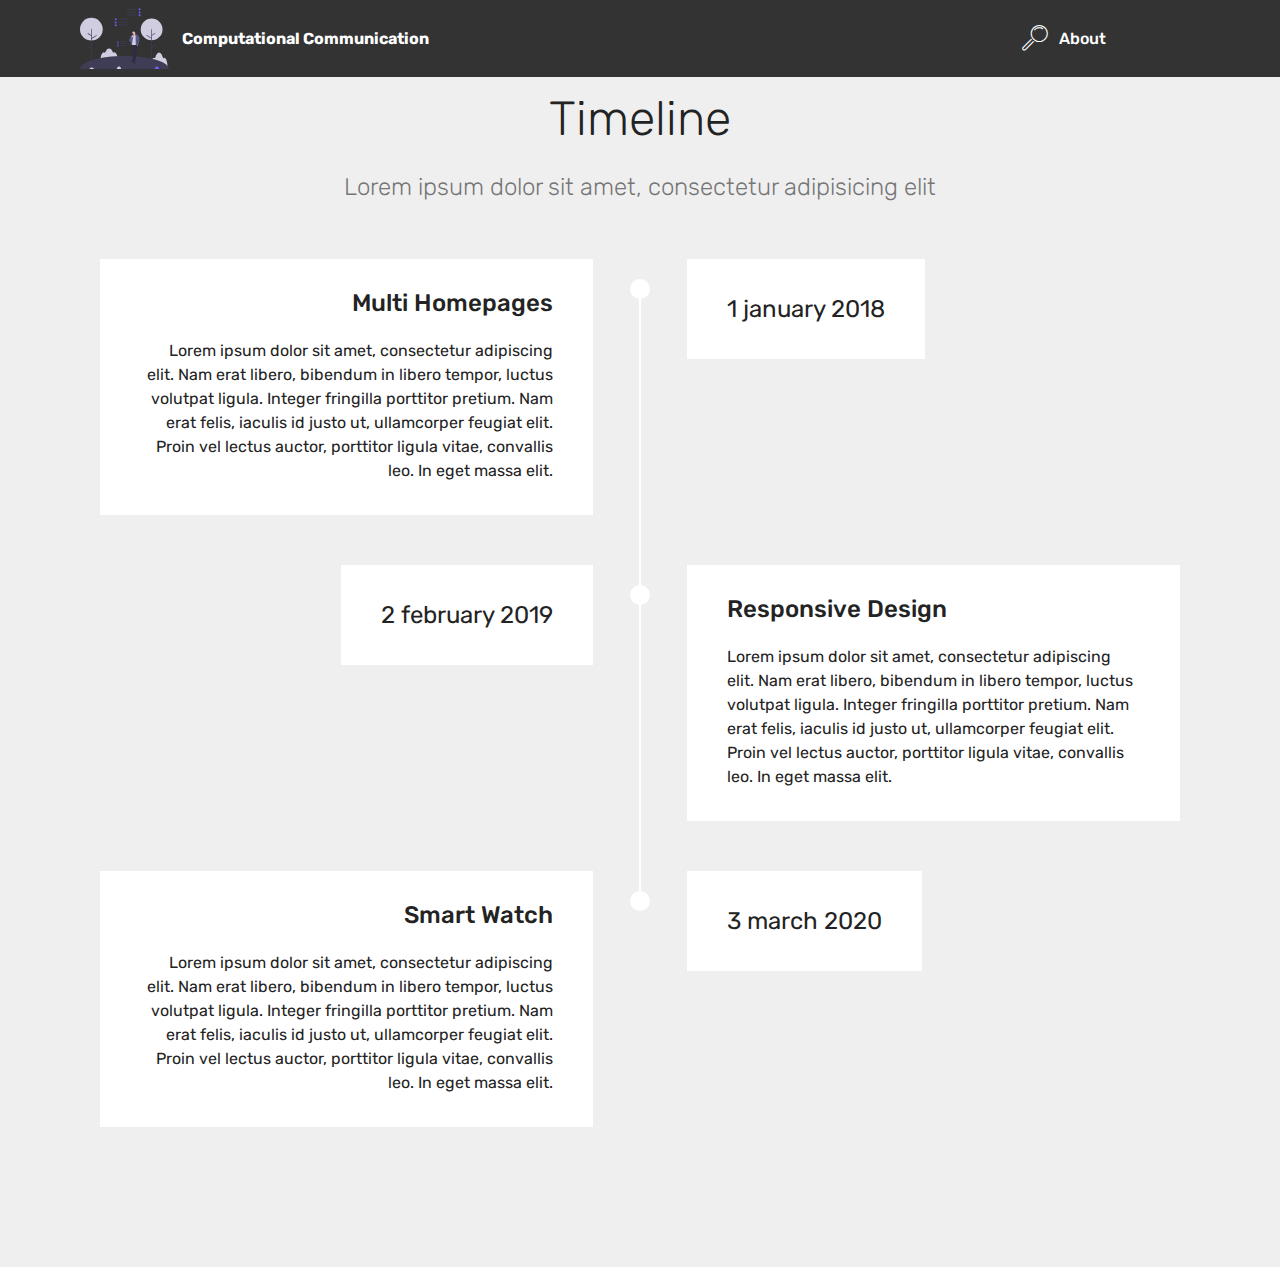
==== commit 6c5dcdb4: "3rd" ====
--- a/cv.html
+++ b/cv.html
@@ -6,7 +6,7 @@
   <meta http-equiv="X-UA-Compatible" content="IE=edge">
   <meta name="generator" content="Mobirise v4.9.1, mobirise.com">
   <meta name="viewport" content="width=device-width, initial-scale=1, minimum-scale=1">
-  <link rel="shortcut icon" href="assets/images/gotop-150x195.png" type="image/x-icon">
+  <link rel="shortcut icon" href="assets/images/undraw-news.svg" type="image/x-icon">
   <meta name="description" content="Web Page Generator Description">
   <title>cv</title>
   <link rel="stylesheet" href="assets/web/assets/mobirise-icons/mobirise-icons.css">
@@ -38,11 +38,11 @@
         <div class="menu-logo">
             <div class="navbar-brand">
                 <span class="navbar-logo">
-                    <a href="https://chengjunwang.com/about/" target="_blank">
-                         <img src="assets/images/gotop-150x195.png" alt="Mobirise" title="" style="height: 3.8rem;">
+                    <a href="https://chengjunwang.com/about/">
+                         <img src="assets/images/undraw-study.svg" alt="Mobirise" title="" style="height: 3.8rem;">
                     </a>
                 </span>
-                <span class="navbar-caption-wrap"><a class="navbar-caption text-white display-7" href="https://chengjunwang.com/about/" target="_blank">Cheng-Jun Wang</a></span>
+                <span class="navbar-caption-wrap"><a class="navbar-caption text-white display-7" href="https://chengjunwang.com/about/" target="_blank">Computational Communication</a></span>
             </div>
         </div>
         <div class="collapse navbar-collapse" id="navbarSupportedContent">
@@ -56,7 +56,7 @@
     </nav>
 </section>
 
-<section class="engine"><a href="https://mobirise.info/b">create a site</a></section><section class="timeline1 cid-rsKRUAV9u8" id="timeline1-8">
+<section class="engine"><a href="https://mobirise.info/p">web templates free download</a></section><section class="timeline1 cid-rsKRUAV9u8" id="timeline1-8">
 
     
 
--- a/assets/mobirise/css/mbr-additional.css
+++ b/assets/mobirise/css/mbr-additional.css
@@ -1773,11 +1773,18 @@
 .cid-rv31IiaBuS {
   padding-top: 120px;
   padding-bottom: 90px;
-  background-image: url("../../../assets/images/background4.jpg");
+  background-color: #5b686b;
+  background: linear-gradient(45deg, #5b686b, #232323);
+}
+.cid-rv31IiaBuS .media-container-row {
+  flex-direction: row-reverse;
+  -webkit-flex-direction: row-reverse;
 }
 @media (min-width: 992px) {
   .cid-rv31IiaBuS .mbr-figure {
     padding-right: 4rem;
+    padding-right: 0;
+    padding-left: 4rem;
   }
 }
 @media (max-width: 991px) {
@@ -1794,8 +1801,161 @@
 .cid-rv31IiaBuS .mbr-section-btn {
   text-align: left;
 }
-.cid-rS5TnuqwTj {
-  background-image: url("../../../assets/images/background4.jpg");
+.cid-rS7XXjKOgU {
+  padding-top: 0px;
+  padding-bottom: 0px;
+  background-color: #232323;
+}
+.cid-rS7XXjKOgU .testimonial-text {
+  font-style: italic;
+  font-weight: 300;
+}
+.cid-rS7XXjKOgU .mbr-author-name {
+  font-weight: bold;
+}
+.cid-rS7XXjKOgU .media-container-row {
+  word-wrap: break-word;
+  word-break: break-word;
+}
+@media (max-width: 991px) {
+  .cid-rS7XXjKOgU .mbr-figure,
+  .cid-rS7XXjKOgU img {
+    max-height: 300px;
+    width: auto;
+    margin: auto;
+  }
+  .cid-rS7XXjKOgU .media-content {
+    padding-top: 1.5rem !important;
+  }
+}
+.cid-rS5XyJP0pU {
+  padding-top: 90px;
+  padding-bottom: 90px;
+  background-color: #ffffff;
+}
+.cid-rS5XyJP0pU .mbr-section-subtitle {
+  color: #767676;
+  font-weight: 300;
+}
+.cid-rS5XyJP0pU .mbr-content-text {
+  color: #767676;
+  margin-bottom: 0;
+}
+.cid-rS5XyJP0pU .card {
+  word-wrap: break-word;
+  flex-shrink: 0;
+  -webkit-flex-shrink: 0;
+}
+.cid-rS5XyJP0pU .img-text {
+  width: 64px;
+  height: 64px;
+  font-size: 32px;
+  border: 2px solid #efefef;
+  border-radius: 50%;
+}
+@media (max-width: 991px) {
+  .cid-rS5XyJP0pU .img-text {
+    width: 48px;
+    height: 48px;
+    font-size: 24px;
+  }
+}
+@media (min-width: 992px) {
+  .cid-rS5XyJP0pU .cards-block {
+    border-top: 2px solid #efefef;
+  }
+}
+.cid-rS5XyJP0pU .cards-block .card {
+  border-bottom: 2px solid #efefef;
+  border-radius: 0;
+}
+.cid-rS5XyJP0pU .cards-container {
+  display: flex;
+  -webkit-flex-direction: row;
+  flex-direction: row;
+  -webkit-flex-wrap: wrap;
+  flex-wrap: wrap;
+  -webkit-justify-content: center;
+  justify-content: center;
+  word-break: break-word;
+}
+@media (max-width: 767px) {
+  .cid-rS5XyJP0pU .panel-item {
+    flex-direction: column;
+    align-items: center;
+  }
+  .cid-rS5XyJP0pU .panel-item .card-img {
+    padding: 0;
+    padding-bottom: 1rem;
+  }
+}
+.cid-rS7Y1MfiYR {
+  padding-top: 60px;
+  padding-bottom: 60px;
+  background-color: #2e2e2e;
+}
+@media (max-width: 767px) {
+  .cid-rS7Y1MfiYR .content {
+    text-align: center;
+  }
+  .cid-rS7Y1MfiYR .content > div:not(:last-child) {
+    margin-bottom: 2rem;
+  }
+}
+@media (max-width: 767px) {
+  .cid-rS7Y1MfiYR .media-wrap {
+    margin-bottom: 1rem;
+  }
+}
+.cid-rS7Y1MfiYR .media-wrap .mbr-iconfont-logo {
+  font-size: 7.5rem;
+  color: #f36;
+}
+.cid-rS7Y1MfiYR .media-wrap img {
+  height: 6rem;
+}
+@media (max-width: 767px) {
+  .cid-rS7Y1MfiYR .footer-lower .copyright {
+    margin-bottom: 1rem;
+    text-align: center;
+  }
+}
+.cid-rS7Y1MfiYR .footer-lower hr {
+  margin: 1rem 0;
+  border-color: #fff;
+  opacity: .05;
+}
+.cid-rS7Y1MfiYR .footer-lower .social-list {
+  padding-left: 0;
+  margin-bottom: 0;
+  list-style: none;
+  display: flex;
+  -webkit-flex-wrap: wrap;
+  flex-wrap: wrap;
+  -webkit-justify-content: flex-end;
+  justify-content: flex-end;
+}
+.cid-rS7Y1MfiYR .footer-lower .social-list .mbr-iconfont-social {
+  font-size: 1.3rem;
+  color: #fff;
+}
+.cid-rS7Y1MfiYR .footer-lower .social-list .soc-item {
+  margin: 0 .5rem;
+}
+.cid-rS7Y1MfiYR .footer-lower .social-list a {
+  margin: 0;
+  opacity: .5;
+  -webkit-transition: .2s linear;
+  transition: .2s linear;
+}
+.cid-rS7Y1MfiYR .footer-lower .social-list a:hover {
+  opacity: 1;
+}
+@media (max-width: 767px) {
+  .cid-rS7Y1MfiYR .footer-lower .social-list {
+    -webkit-justify-content: center;
+    justify-content: center;
+  }
 }
 .cid-qTkzRZLJNu .navbar {
   padding: .5rem 0;
